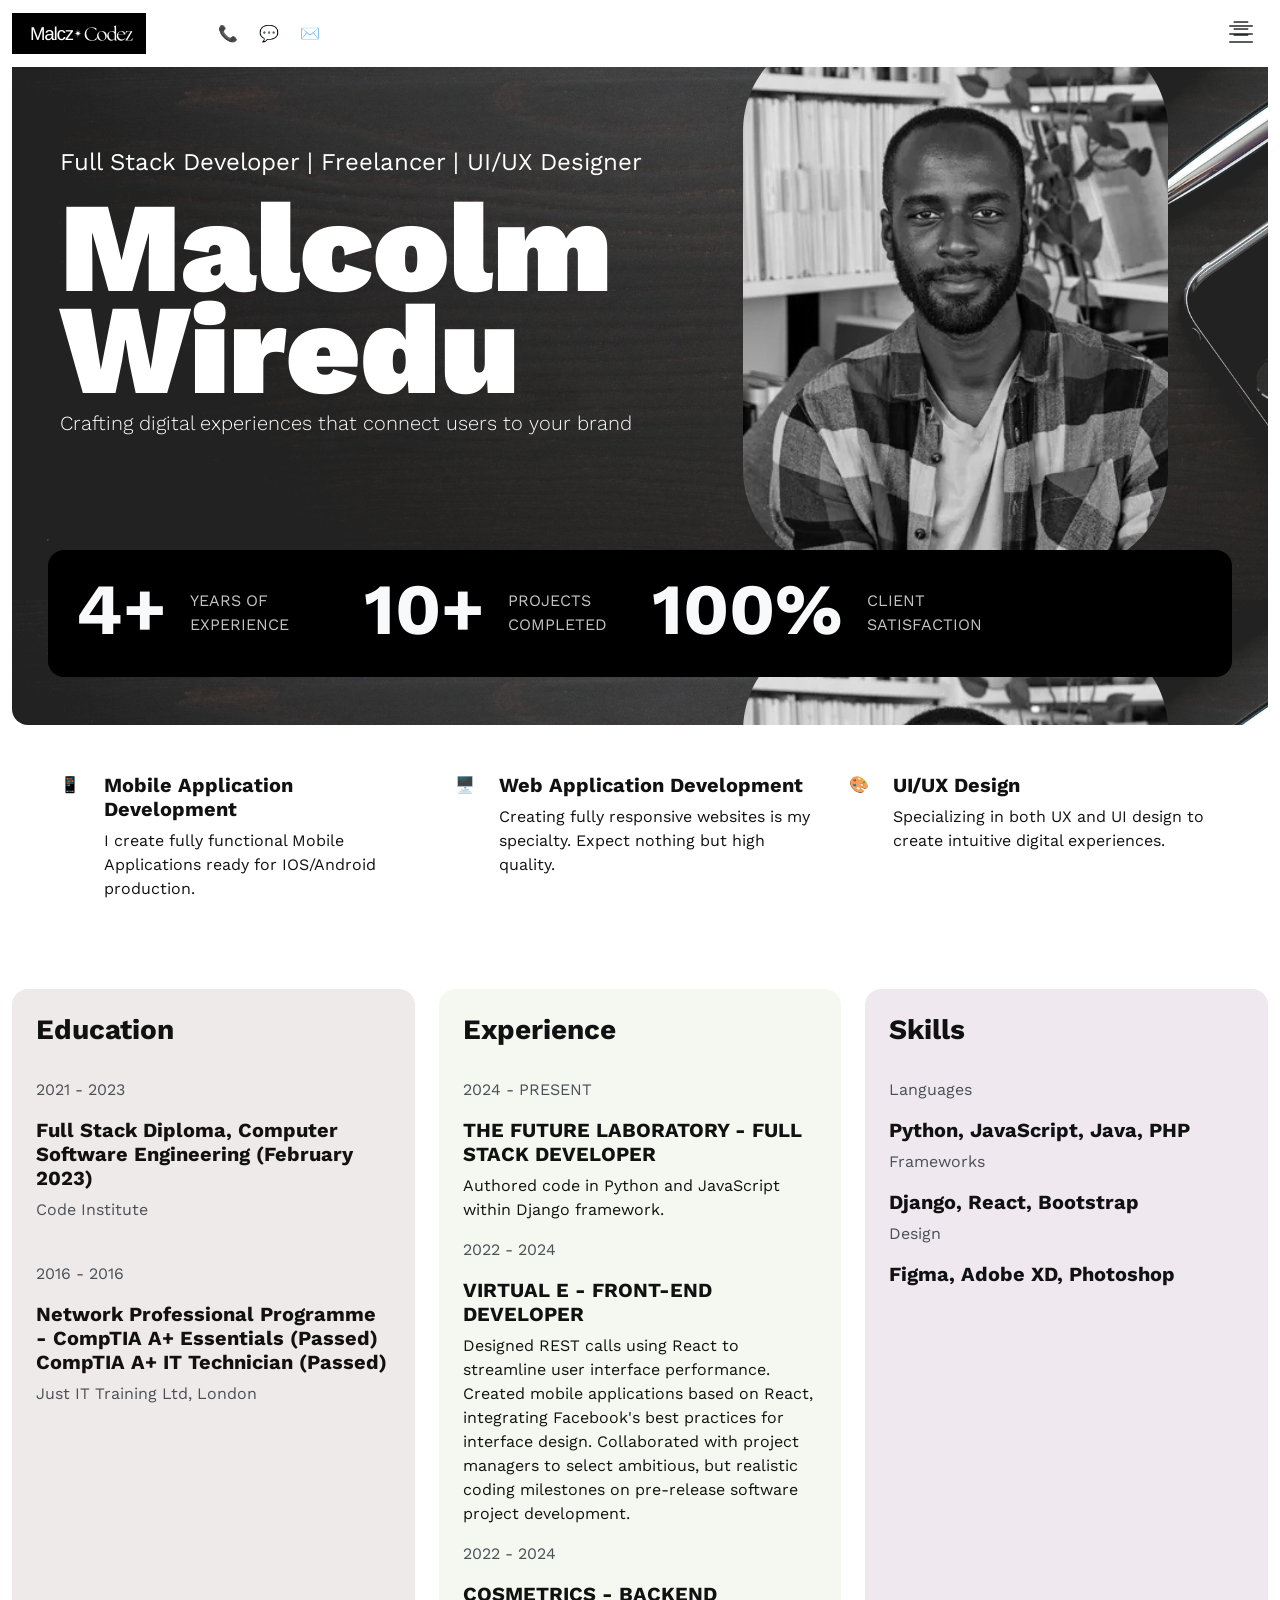
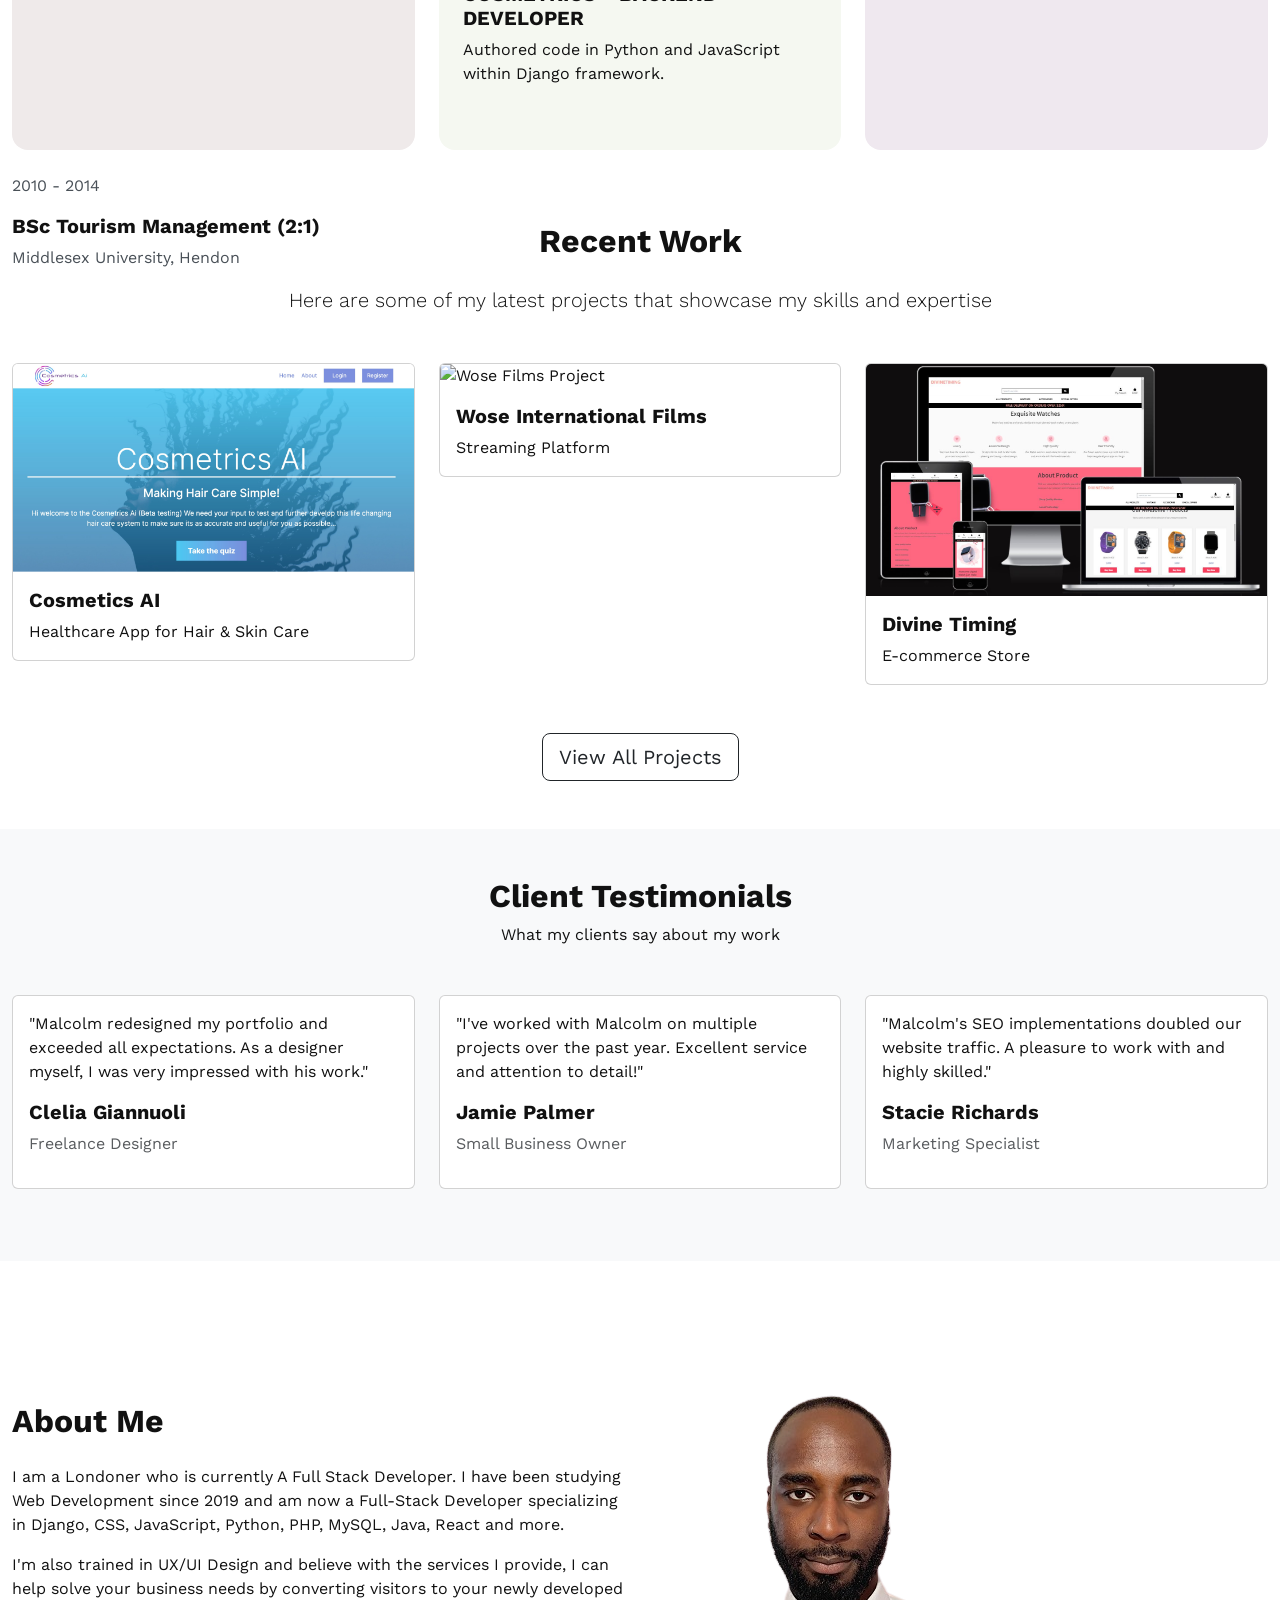
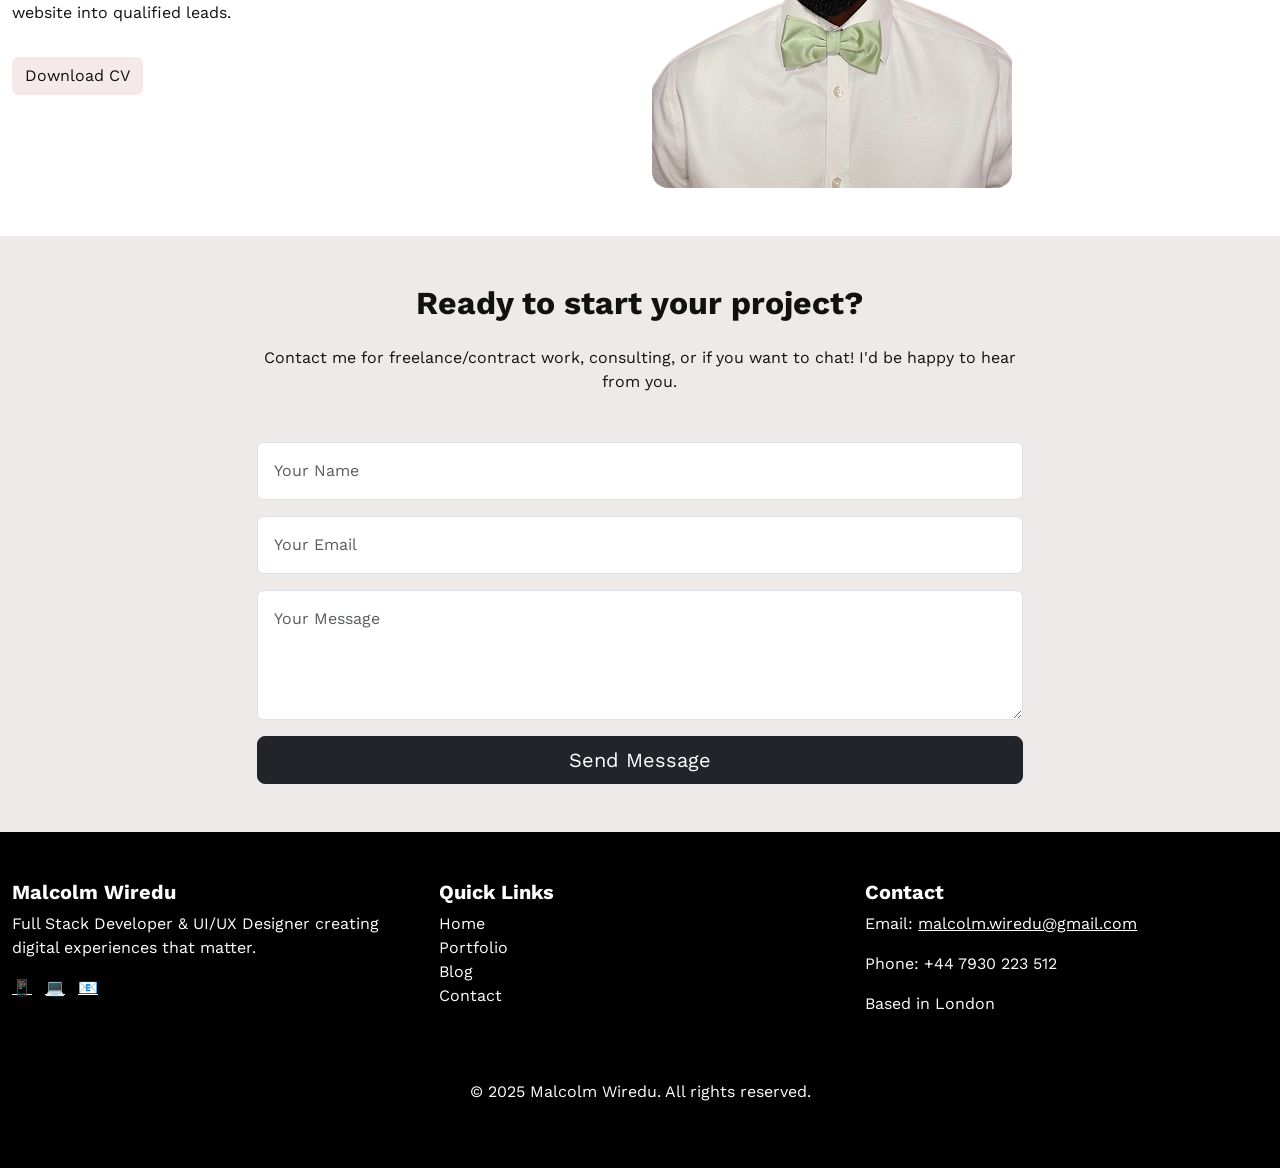
==== index.html @ bb43d81b "updated styles" ====
<!doctype html>
<html lang="en">

<head>
  <title>Malcolm Wiredu | Full Stack Developer</title>
  <meta charset="utf-8" />
  <meta name="viewport" content="width=device-width, initial-scale=1, shrink-to-fit=no" />
  <meta name="description" content="Malcolm Wiredu - Full Stack Developer, Freelancer & UI/UX Designer based in South Italy">

  <!-- Fonts -->
  <link rel="preconnect" href="https://fonts.googleapis.com">
  <link rel="preconnect" href="https://fonts.gstatic.com" crossorigin>
  <link href="https://fonts.googleapis.com/css2?family=Work+Sans:ital,wght@0,100..900;1,100..900&display=swap" rel="stylesheet">

  <!-- Bootstrap CSS -->
  <link href="https://cdn.jsdelivr.net/npm/bootstrap@5.3.2/dist/css/bootstrap.min.css" rel="stylesheet">

  <!-- Swiper CSS -->
  <link rel="stylesheet" href="https://cdn.jsdelivr.net/npm/swiper@9/swiper-bundle.min.css" />

  <!-- Custom CSS -->
  <link rel="stylesheet" href="css/style.css">
</head>

<body>
  <header id="top" class="position-sticky top-0 start-0" style="z-index:10;">
    <nav class="navbar bg-white fixed-top">
      <div class="container-fluid">
        <div class="d-flex align-items-center g-4">
          <a class="navbar-brand d-flex" href="index.html">
            <img src="img/Malcz.png" class="img-fluid" id="logo" alt="Malcolm Wiredu Logo">
          </a>
          <div class="icon px-5">
            <!-- Simplified social icons -->
            <a href="#Contact" class="text-decoration-none mx-2">📞</a>
            <a href="#" class="text-decoration-none mx-2">💬</a>
            <a href="#" class="text-decoration-none mx-2">✉️</a>
          </div>
        </div>
        <button class="navbar-toggler border-0" type="button" data-bs-toggle="offcanvas"
          data-bs-target="#offcanvasNavbar" aria-controls="offcanvasNavbar">
          <span class="navbar-toggler-icon">☰</span>
        </button>
        <div class="offcanvas offcanvas-end text-white bg-black" tabindex="-1" id="offcanvasNavbar">
          <div class="offcanvas-header">
            <button type="button" class="btn-close btn-close-white ms-3" data-bs-dismiss="offcanvas"
              aria-label="Close"></button>
          </div>
          <div class="offcanvas-body">
            <ul class="navbar-nav flex-grow-1 p-4">
              <li class="nav-item"><a class="nav-link active text-uppercase text-white" href="index.html">Home</a></li>
              <li class="nav-item"><a class="nav-link text-uppercase text-white" href="#Portfolio">Portfolio</a></li>
              <li class="nav-item"><a class="nav-link text-uppercase text-white" href="blog.html">Blog</a></li>
              <li class="nav-item"><a class="nav-link text-uppercase text-white" href="contact.html">Contact</a></li>
            </ul>
          </div>
        </div>
      </div>
    </nav>
  </header>

  <section>
    <div class="container">
      <div class="banner rounded-4 p-5" style="background-image: url(img/bannermalc.png);">
        <div class="text-content text-white py-5 my-5">
          <p class="fs-4">Full Stack Developer | Freelancer | UI/UX Designer</p>
          <h1 class="display-1">Malcolm <br> Wiredu</h1>
          <p class="lead">Crafting digital experiences that connect users to your brand</p>
        </div>
        <div class="row text-uppercase bg-black rounded-4 p-3 mt-5">
          <div class="col-md-3">
            <div class="d-flex align-items-center gap-4">
              <h2 class="display-2 text-light">4+</h2>
              <p class="text-light-emphasis m-0">Years of experience</p>
            </div>
          </div>
          <div class="col-md-3">
            <div class="d-flex align-items-center gap-4">
              <h2 class="display-2 text-light">10+</h2>
              <p class="text-light-emphasis m-0">Projects completed</p>
            </div>
          </div>
          <div class="col-md-3">
            <div class="d-flex align-items-center gap-4">
              <h2 class="display-2 text-light">100%</h2>
              <p class="text-light-emphasis m-0">Client satisfaction</p>
            </div>
          </div>
        </div>
      </div>
    </div>
  </section>

  <section class="p-5">
    <div class="container">
      <div class="row justify-content-center">
        <div class="col-lg-4 mb-4">
          <div class="d-flex gap-4 align-items-start">
            <div class="icon">📱</div>
            <div>
              <h5>Mobile Application Development</h5>
              <p>I create fully functional Mobile Applications ready for IOS/Android production.</p>
            </div>
          </div>
        </div>
        <div class="col-lg-4 mb-4">
          <div class="d-flex gap-4 align-items-start">
            <div class="icon">🖥️</div>
            <div>
              <h5>Web Application Development</h5>
              <p>Creating fully responsive websites is my specialty. Expect nothing but high quality.</p>
            </div>
          </div>
        </div>
        <div class="col-lg-4 mb-4">
          <div class="d-flex gap-4 align-items-start">
            <div class="icon">🎨</div>
            <div>
              <h5>UI/UX Design</h5>
              <p>Specializing in both UX and UI design to create intuitive digital experiences.</p>
            </div>
          </div>
        </div>
      </div>
    </div>
  </section>

  <section>
    <div class="container">
      <div class="row">
        <div class="col-lg-4 mb-4">
          <div class="h-100 bg-yellow p-4 rounded-4">
            <h3>Education</h3>
            <div class="py-4">
              <p class="text-dark-emphasis">2021 - 2023</p>
              <h5>Full Stack Diploma, Computer Software Engineering (February 2023)</h5>
              <p class="text-dark-emphasis">Code Institute</p>
            </div>
            <p class="text-dark-emphasis">2016 - 2016</p>
            <h5>Network Professional Programme - CompTIA A+ Essentials (Passed)
CompTIA A+ IT Technician (Passed)
</h5>
            <p class="text-dark-emphasis">Just IT Training Ltd, London</p>
          </div>
          <div class="py-4">
              <p class="text-dark-emphasis">2010 - 2014</p>
              <h5>BSc Tourism Management (2:1)</h5>
              <p class="text-dark-emphasis">Middlesex University, Hendon</p>
            </div>
        </div>

        <div class="col-lg-4 mb-4">
          <div class="h-100 bg-green p-4 rounded-4">
            <h3>Experience</h3>
            <div class="py-4">
              <p class="text-dark-emphasis">2024 - PRESENT</p>
              <h5>THE FUTURE LABORATORY - FULL STACK DEVELOPER</h5>
              <p>Authored code in Python and JavaScript within Django framework.</p>
              <p class="text-dark-emphasis">2022 - 2024</p>
              <h5>VIRTUAL E - FRONT-END DEVELOPER</h5>
              <p>Designed REST calls using React to streamline user interface performance. Created mobile applications based on React, integrating Facebook's best practices for interface design.
 Collaborated with project managers to select ambitious, but realistic coding milestones on pre-release software project development.</p>
              <p class="text-dark-emphasis">2022 - 2024</p>
              <h5>COSMETRICS - BACKEND DEVELOPER</h5>
              <p>Authored code in Python and JavaScript within Django framework.</p>
            </div>
          </div>
        </div>

        <div class="col-lg-4 mb-4">
          <div class="h-100 bg-teal p-4 rounded-4">
            <h3>Skills</h3>
            <div class="py-4">
              <p class="text-dark-emphasis">Languages</p>
              <h5>Python, JavaScript, Java, PHP</h5>
              <p class="text-dark-emphasis">Frameworks</p>
              <h5>Django, React, Bootstrap</h5>
              <p class="text-dark-emphasis">Design</p>
              <h5>Figma, Adobe XD, Photoshop</h5>
            </div>
          </div>
        </div>
      </div>
    </div>
  </section>

  <section class="portfolio py-5">
    <div class="container">
      <div class="row justify-content-center">
        <div class="#Portfolio text-center">
          <h2 class="mb-4">Recent Work</h2>
          <p class="lead mb-5">Here are some of my latest projects that showcase my skills and expertise</p>
        </div>
      </div>

      <div class="row">
        <div class="col-md-4 mb-4">
          <div class="card">
            <img src="img/home_cosm.png" class="card-img-top" alt="Cosmetics AI Project">
            <div class="card-body">
              <h5 class="card-title">Cosmetics AI</h5>
              <p class="card-text">Healthcare App for Hair & Skin Care</p>
            </div>
          </div>
        </div>
        <div class="col-md-4 mb-4">
          <div class="card">
            <img src="img/woseinterresponsive.png" class="card-img-top" alt="Wose Films Project">
            <div class="card-body">
              <h5 class="card-title">Wose International Films</h5>
              <p class="card-text">Streaming Platform</p>
            </div>
          </div>
        </div>
        <div class="col-md-4 mb-4">
          <div class="card">
            <img src="img/divineresponsiv.jpeg" class="card-img-top" alt="Divine Timing Project">
            <div class="card-body">
              <h5 class="card-title">Divine Timing</h5>
              <p class="card-text">E-commerce Store</p>
            </div>
          </div>
        </div>
      </div>

      <div class="text-center mt-4">
        <a href="portfolio.html" class="btn btn-outline-dark btn-lg">View All Projects</a>
      </div>
    </div>
  </section>

  <section class="py-5 bg-light">
    <div class="container">
      <div class="text-center mb-5">
        <h2>Client Testimonials</h2>
        <p>What my clients say about my work</p>
      </div>

      <div class="row">
        <div class="col-md-4 mb-4">
          <div class="card h-100">
            <div class="card-body">
              <p class="card-text">"Malcolm redesigned my portfolio and exceeded all expectations. As a designer myself, I was very impressed with his work."</p>
              <h5 class="card-title">Clelia Giannuoli</h5>
              <p class="text-muted">Freelance Designer</p>
            </div>
          </div>
        </div>
        <div class="col-md-4 mb-4">
          <div class="card h-100">
            <div class="card-body">
              <p class="card-text">"I've worked with Malcolm on multiple projects over the past year. Excellent service and attention to detail!"</p>
              <h5 class="card-title">Jamie Palmer</h5>
              <p class="text-muted">Small Business Owner</p>
            </div>
          </div>
        </div>
        <div class="col-md-4 mb-4">
          <div class="card h-100">
            <div class="card-body">
              <p class="card-text">"Malcolm's SEO implementations doubled our website traffic. A pleasure to work with and highly skilled."</p>
              <h5 class="card-title">Stacie Richards</h5>
              <p class="text-muted">Marketing Specialist</p>
            </div>
          </div>
        </div>
      </div>
    </div>
  </section>

  <section class="py-5">
    <div class="container">
      <div class="row align-items-center">
        <div class="col-lg-6">
          <h2 class="mb-4">About Me</h2>
          <p>I am a Londoner who is currently A Full Stack Developer. I have been studying Web Development since 2019 and am now a Full-Stack Developer specializing in Django, CSS, JavaScript, Python, PHP, MySQL, Java, React and more.</p>
          <p>I'm also trained in UX/UI Design and believe with the services I provide, I can help solve your business needs by converting visitors to your newly developed website into qualified leads.</p>
          <a href="https://drive.google.com/file/d/1u3RxfzxQVvm5c08wSjN2Og8f1ytNlDXZ/view?usp=sharing" class="btn btn-primary mt-3">Download CV</a>
        </div>
        <div class="col-lg-6">
          <img src="img/malcslinked.png" class="img-fluid rounded-4" alt="Malcolm Wiredu">
        </div>
      </div>
    </div>
  </section>

  <section class="p-5 bg-yellow">
    <div class="container">
      <div class="row justify-content-center">
        <div class="col-lg-8 text-center">
          <h2 class="mb-4">Ready to start your project?</h2>
          <p class="mb-5">Contact me for freelance/contract work, consulting, or if you want to chat! I'd be happy to hear from you.</p>
          
          <form class="text-start">
            <div class="mb-3">
              <input type="text" class="form-control p-3" placeholder="Your Name">
            </div>
            <div class="mb-3">
              <input type="email" class="form-control p-3" placeholder="Your Email">
            </div>
            <div class="mb-3">
              <textarea class="form-control p-3" rows="4" placeholder="Your Message"></textarea>
            </div>
            <button type="submit" class="btn btn-dark btn-lg w-100">Send Message</button>
          </form>
        </div>
      </div>
    </div>
  </section>

  <footer class="bg-black text-white py-5">
    <div class="container">
      <div class="row">
        <div class="col-md-4 mb-4">
          <h5>Malcolm Wiredu</h5>
          <p>Full Stack Developer & UI/UX Designer creating digital experiences that matter.</p>
          <div class="social-links">
            <a href="#" class="text-white me-2">📱</a>
            <a href="#" class="text-white me-2">💻</a>
            <a href="#Contact" class="text-white me-2">📧</a>
          </div>
        </div>
        <div class="col-md-4 mb-4">
          <h5>Quick Links</h5>
          <ul class="list-unstyled">
            <li><a href="index.html" class="text-white text-decoration-none">Home</a></li>
            <li><a href="#Portfolio" class="text-white text-decoration-none">Portfolio</a></li>
            <li><a href="https://dev.to/mikacodez" class="text-white text-decoration-none">Blog</a></li>
            <li><a href="#Contact" class="text-white text-decoration-none">Contact</a></li>
          </ul>
        </div>
        <div class="col-md-4 mb-4">
          <h5 class="#Contact">Contact</h5>
          <p>Email: <a href="mailto:malcolm.wiredu@gmail.com" class="text-white">malcolm.wiredu@gmail.com</a></p>
          <p>Phone: +44 7930 223 512</p>
          <p>Based in London</p>
        </div>
      </div>
      <div class="text-center pt-4">
        <p>© 2025 Malcolm Wiredu. All rights reserved.</p>
      </div>
    </div>
  </footer>

  <!-- Bootstrap JS -->
  <script src="https://cdn.jsdelivr.net/npm/bootstrap@5.3.2/dist/js/bootstrap.bundle.min.js"></script>
  
  <!-- Swiper JS -->
  <script src="https://cdn.jsdelivr.net/npm/swiper@9/swiper-bundle.min.js"></script>
  
  <!-- Custom JS -->
  <script src="js/script.js"></script>
</body>
</html>
---- css/style.css ----
/* fonts family */

:root {
    --body-font : "Work Sans", sans-serif;
    --bs-btn-font-family : "Work Sans", sans-serif;
}

/* fonts color */

:root {
    --bs-blue: #4BA1A7;
    --bs-red: #F0756C;
    --bs-orange: #F5E9E9;
    --bs-yellow: #EFEAEA;
    --bs-green: #F5F8F1;
    --bs-teal: #EFE8EF;
    --bs-cyan: #F3F3F3;
    --bs-black: #111111; 
    --bs-white: #FFFFFF;
    --bs-gray: #777777; 
    
    --bs-link-color: #111111;
    --bs-link-color-rgb: 17, 17, 17;
    --bs-link-hover-color: #F0756C;
    --bs-link-hover-color-rgb: 240, 117, 108;
    
    --bs-primary: #F0756C;
    --bs-primary-rgb: 240, 117, 108;
    --bs-body-color: #111111;   
    --bs-info: #C3C3C3; 
    --bs-light-text-emphasis: #c3c3c3;
    
    --swiper-pagination-color: #F0756C;
}

body , body  [data-bs-theme=light] {
    --bs-blue: #4BA1A7;
    --bs-red: #F0756C;
    --bs-orange: #F5E9E9;
    --bs-yellow: #EFEAEA;
    --bs-green: #F5F8F1;
    --bs-teal: #EFE8EF;
    --bs-cyan: #F3F3F3;
    --bs-black: #111111; 
    --bs-white: #FFFFFF;
    --bs-gray: #777777;   
    --bs-info: #C3C3C3;
}

.btn-primary {
    --bs-btn-color: var(--bs-black);
    --bs-btn-bg: var(--bs-orange);
    --bs-btn-border-color: var(--bs-orange);
    --bs-btn-hover-color: #fff;
    --bs-btn-hover-bg: var(--bs-black);
    --bs-btn-hover-border-color: var(--bs-black);
    --bs-btn-focus-shadow-rgb: 49, 132, 253;
    --bs-btn-active-bg: var(--bs-black); 
}

.pagination {
    --bs-pagination-padding-x: 0.75rem;
    --bs-pagination-padding-y: 0.375rem;
    --bs-pagination-font-size: 1rem;
    --bs-pagination-color: var(--bs-link-color);
    --bs-pagination-bg: var(--bs-body-bg);
    --bs-pagination-border-width: var(--bs-border-width);
    --bs-pagination-border-color: var(--bs-border-color);
    --bs-pagination-border-radius: var(--bs-border-radius);
    --bs-pagination-hover-color: var(--bs-link-hover-color);
    --bs-pagination-hover-bg: var(--bs-black);
    --bs-pagination-hover-border-color: var(--bs-border-color);
    --bs-pagination-focus-color: var(--bs-link-hover-color);
    --bs-pagination-focus-bg: var(--bs-secondary-bg);
    --bs-pagination-focus-box-shadow: 0 0 0 0.25rem rgba(13, 110, 253, 0.25);
    --bs-pagination-active-color: var(--bs-black);
    --bs-pagination-active-bg: #F5E9E9;
    --bs-pagination-active-border-color: #F5E9E9;
    --bs-pagination-disabled-color: var(--bs-secondary-color);
    --bs-pagination-disabled-bg: var(--bs-secondary-bg);
    --bs-pagination-disabled-border-color: var(--bs-border-color);
    display: flex;
    padding-left: 0;
    list-style: none;
}

.bg-gray {
    background-color: var(--bs-gray) !important;
}

.bg-yellow {
    background-color: var(--bs-yellow) !important;
}

.bg-green {
    background-color: var(--bs-green) !important;
}

.bg-teal {
    background-color: var(--bs-teal) !important;
}

.navbar-nav a.nav-link:hover {
    color: var(--bs-primary) !important;
}

body {
    font-family: var(--body-font);
}

/* font size */
h2,h3,h4,h5,h6 {
    font-weight: 700;
}
.display-1 {
    font-size: calc(4.375rem + 4.5vw);
    font-weight: 900 ;
    font-family: var(--body-font); 
    line-height: 80%;
}
.display-2,
.display-3,
.display-4,
.display-5 {
    font-weight: 700 ;
}
.p-6 {
    padding: 4rem !important;
}

/* navbar */
.navbar svg {
    color: #111111;
}

/* banner color */

.banner {
    color: var(--bs-black);
}

/* line height */

p.a {
    line-height: 10%;
}

.lh-small {
    line-height: 80%;
}

.ls-4 {
    letter-spacing: 0.2rem;
}

/* masonry */
.btn.is-checked {
    color: var(--bs-btn-hover-color);
    background-color: var(--bs-btn-hover-bg);
    border-color: var(--bs-btn-hover-border-color);
}
/* paragraph color */
.postf {
    color: var(--bs-gray);
}

.postg {
    color: var(--bs-info);
}

/* width of container */

@media (min-width: 1200px) {
    .container, .container-lg, .container-md, .container-sm, .container-xl {
        max-width: 1460px;
    }
}

/* testimonial */

.testimonial-card {
  background: var(--bs-black);
  color: var(--bs-white);
}

.testimonial-card .postd {
    color: var(--bs-red);
}



/* 3.5 FAQs
/*----------------------------------------------*/
.accordion-item{
    background: var(--bs-yellow);
  }
  h5 button.accordion-button{
    font-family: var(--body-font);
    background: var(--bs-yellow);
  }
  .accordion-button:focus {
    border: none;
    outline: 0;
    box-shadow: none;
  }
  .accordion-button:not(.collapsed) {
    background: none;
    box-shadow: none;
  }

  .accordion-button::after{
    background-image: url("data:image/svg+xml,%3Csvg xmlns='http://www.w3.org/2000/svg' width='1em' height='1em' viewBox='0 0 24 24'%3E%3Cpath fill='black' d='m12 13.171l4.95-4.95l1.414 1.415L12 16L5.636 9.636L7.05 8.222z'/%3E%3C/svg%3E");
  }
  .accordion-button:not(.collapsed)::after {
    background-image: url("data:image/svg+xml,%3Csvg xmlns='http://www.w3.org/2000/svg' width='1em' height='1em' viewBox='0 0 24 24'%3E%3Cpath fill='black' d='m12 13.171l4.95-4.95l1.414 1.415L12 16L5.636 9.636L7.05 8.222z'/%3E%3C/svg%3E");
    transform: rotate(180deg);
  }


/* styles page */
/* 
a {
    color: rgba(var(--bs-black), var(--bs-link-opacity, 1));
    text-decoration: none;
}

a:hover {
    --bs-black: var(--bs-link-hover-color-rgb);
} */

/* blog */

.page-link {
    color: var(--bs-black);
}

.page-link:hover {
    z-index: 2;
    color: var(--bs-pagination-hover-color);
    background-color: var(--bs-pagination-hover-bg);
    border-color: var(--bs-pagination-hover-border-color);
}

.active>.page-link, .page-link.active {
    z-index: 3;
    color: var(--bs-pagination-active-color);
    background-color: var(--bs-pagination-active-bg);
    border-color: var(--bs-pagination-active-border-color);
}
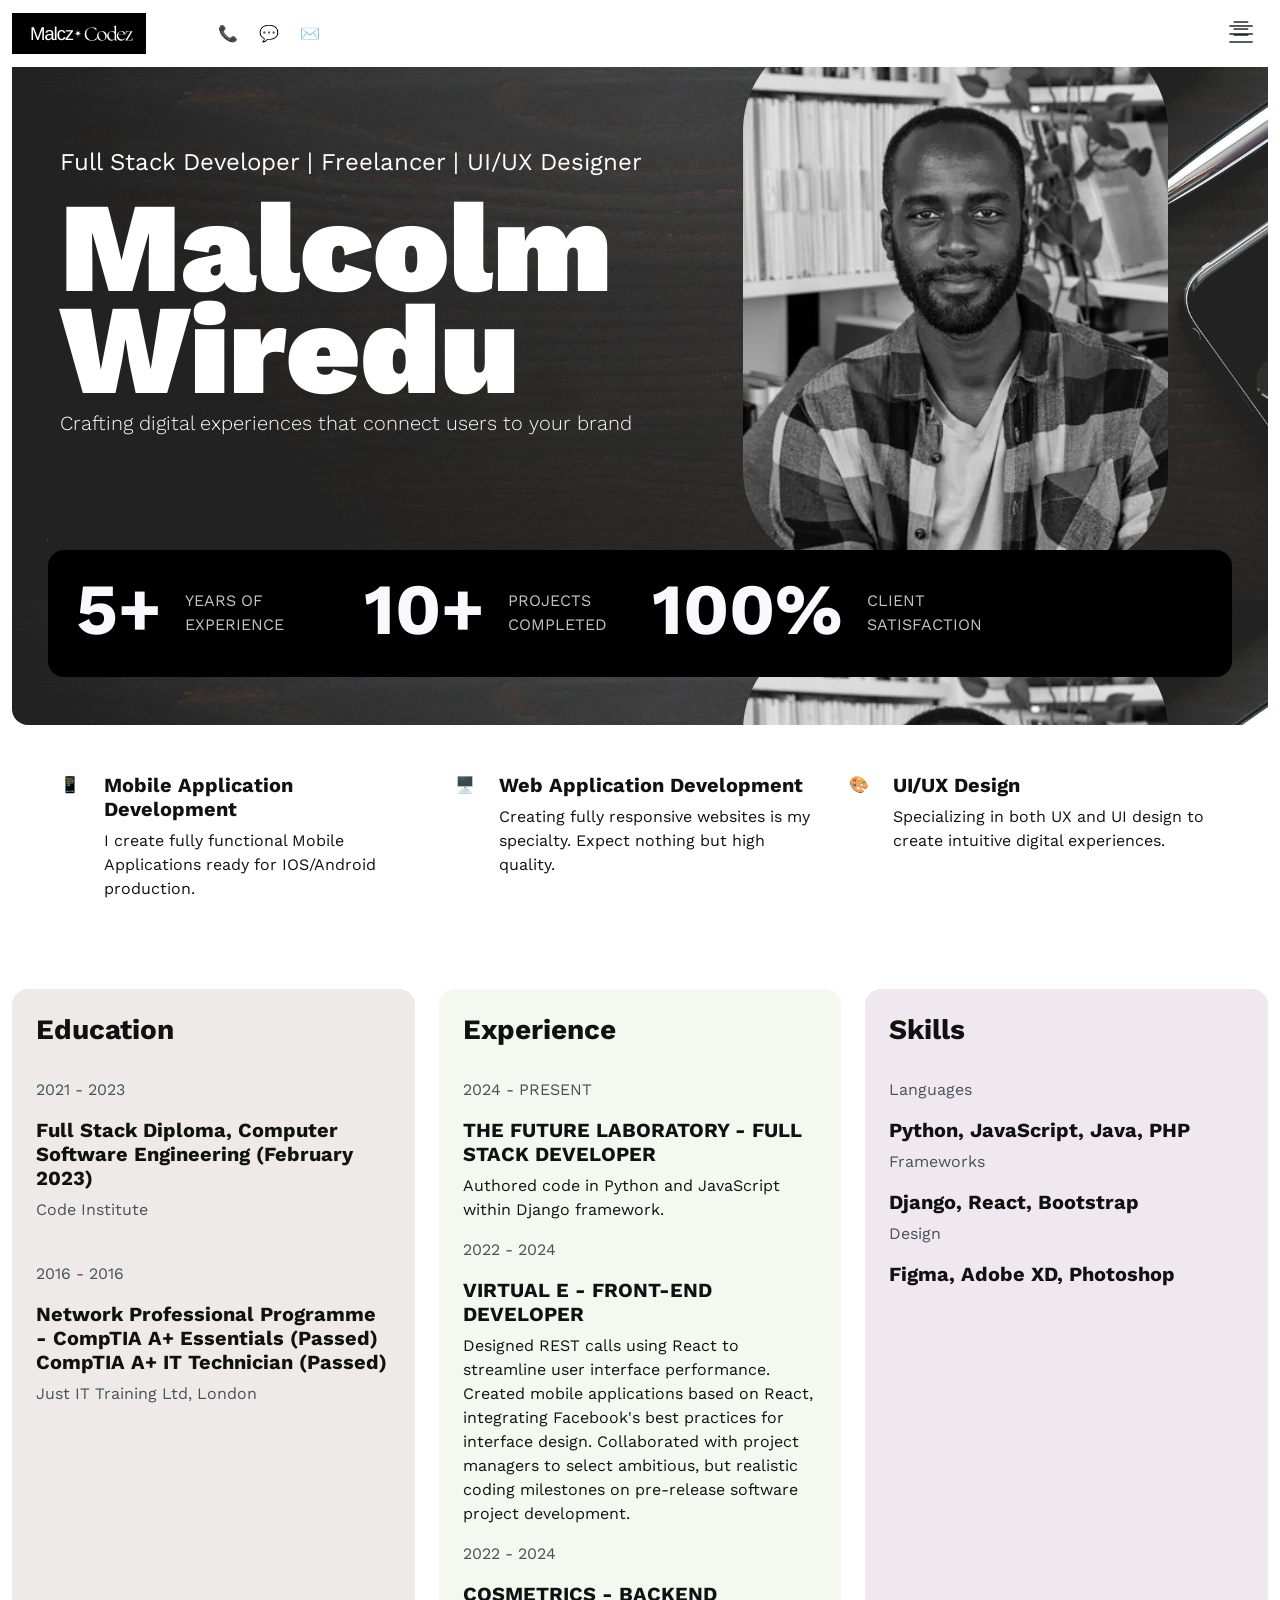
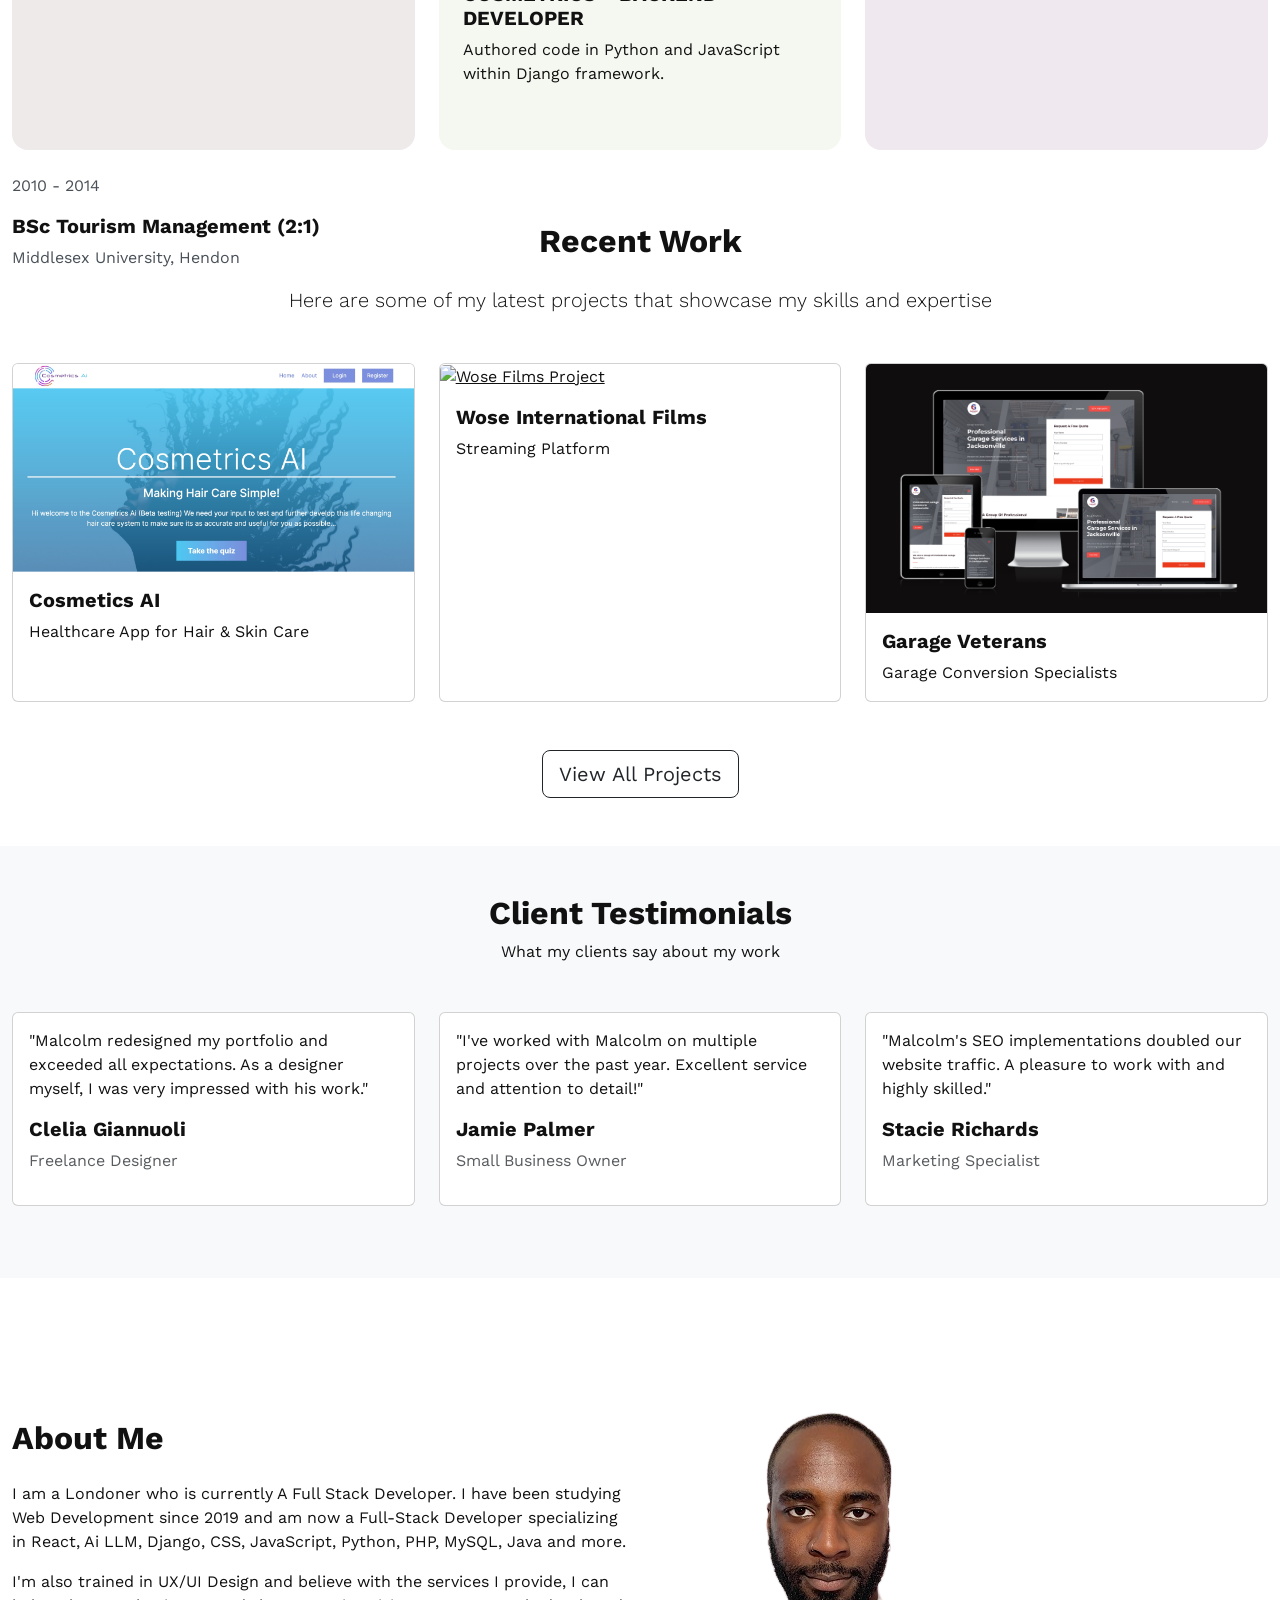
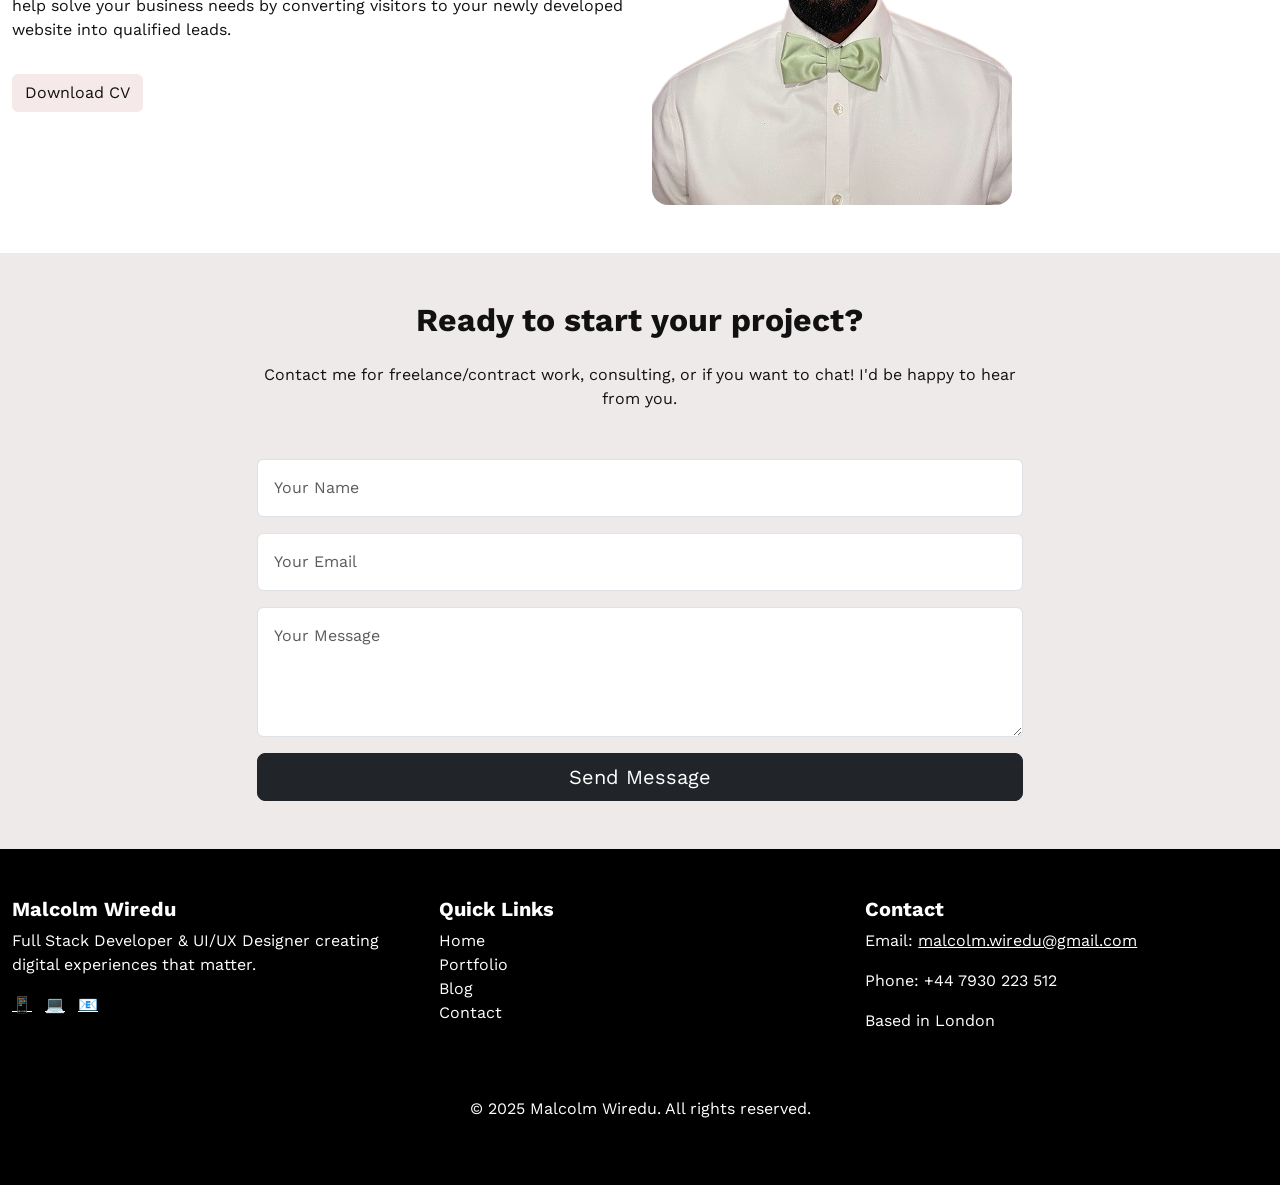
==== commit 45df24ab: "Updated portfolio site" ====
--- a/index.html
+++ b/index.html
@@ -32,8 +32,8 @@
           </a>
           <div class="icon px-5">
             <!-- Simplified social icons -->
-            <a href="#Contact" class="text-decoration-none mx-2">📞</a>
-            <a href="#" class="text-decoration-none mx-2">💬</a>
+            <a href="/index.html" class="text-decoration-none mx-2">📞</a>
+            <a href="#Contact" class="text-decoration-none mx-2">💬</a>
             <a href="#" class="text-decoration-none mx-2">✉️</a>
           </div>
         </div>
@@ -48,10 +48,10 @@
           </div>
           <div class="offcanvas-body">
             <ul class="navbar-nav flex-grow-1 p-4">
-              <li class="nav-item"><a class="nav-link active text-uppercase text-white" href="index.html">Home</a></li>
-              <li class="nav-item"><a class="nav-link text-uppercase text-white" href="#Portfolio">Portfolio</a></li>
-              <li class="nav-item"><a class="nav-link text-uppercase text-white" href="blog.html">Blog</a></li>
-              <li class="nav-item"><a class="nav-link text-uppercase text-white" href="contact.html">Contact</a></li>
+              <li class="nav-item"><a class="nav-link active text-uppercase text-white" href="/index.html">Home</a></li>
+              <li class="nav-item"><a class="nav-link text-uppercase text-white" href="/pages/portfolio.html">Portfolio</a></li>
+              <li class="nav-item"><a class="nav-link text-uppercase text-white" href="https://dev.to/mikacodez">Blog</a></li>
+              <li class="nav-item"><a class="nav-link text-uppercase text-white" href="#Contact">Contact</a></li>
             </ul>
           </div>
         </div>
@@ -70,7 +70,7 @@
         <div class="row text-uppercase bg-black rounded-4 p-3 mt-5">
           <div class="col-md-3">
             <div class="d-flex align-items-center gap-4">
-              <h2 class="display-2 text-light">4+</h2>
+              <h2 class="display-2 text-light">5+</h2>
               <p class="text-light-emphasis m-0">Years of experience</p>
             </div>
           </div>
@@ -187,7 +187,7 @@
   <section class="portfolio py-5">
     <div class="container">
       <div class="row justify-content-center">
-        <div class="#Portfolio text-center">
+        <div class="text-center">
           <h2 class="mb-4">Recent Work</h2>
           <p class="lead mb-5">Here are some of my latest projects that showcase my skills and expertise</p>
         </div>
@@ -195,36 +195,46 @@
 
       <div class="row">
         <div class="col-md-4 mb-4">
-          <div class="card">
-            <img src="img/home_cosm.png" class="card-img-top" alt="Cosmetics AI Project">
+          <div class="card h-100">
+            <a href="https://cosmetricsai.com/" target="_blank">
+              <img src="img/home_cosm.png" class="card-img-top" alt="Cosmetics AI Project">
+            </a>
             <div class="card-body">
               <h5 class="card-title">Cosmetics AI</h5>
               <p class="card-text">Healthcare App for Hair & Skin Care</p>
             </div>
           </div>
         </div>
-        <div class="col-md-4 mb-4">
-          <div class="card">
-            <img src="img/woseinterresponsive.png" class="card-img-top" alt="Wose Films Project">
+
+        <div class="col-md-4 mb-4">
+          <div class="card h-100">
+            <a href="https://www.woseinternationalfilms.com/" target="_blank">
+              <img src="img/woseinterresponsive.png" class="card-img-top" alt="Wose Films Project">
+            </a>
             <div class="card-body">
               <h5 class="card-title">Wose International Films</h5>
               <p class="card-text">Streaming Platform</p>
             </div>
           </div>
         </div>
-        <div class="col-md-4 mb-4">
-          <div class="card">
-            <img src="img/divineresponsiv.jpeg" class="card-img-top" alt="Divine Timing Project">
-            <div class="card-body">
-              <h5 class="card-title">Divine Timing</h5>
-              <p class="card-text">E-commerce Store</p>
-            </div>
-          </div>
-        </div>
-      </div>
-
-      <div class="text-center mt-4">
-        <a href="portfolio.html" class="btn btn-outline-dark btn-lg">View All Projects</a>
+
+        <div class="col-md-4 mb-4">
+          <div class="card h-100">
+            <a href="https://garageveterans.com/" target="_blank">
+              <img src="img/garagevets.png" class="card-img-top" alt="garageveterans">
+            </a>
+            <div class="card-body">
+              <h5 class="card-title">Garage Veterans</h5>
+              <p class="card-text">Garage Conversion Specialists</p>
+            </div>
+          </div>
+        </div>
+      </div>
+
+      <div class="row">
+        <div class="col-12 text-center mt-4">
+          <a href="pages/portfolio.html" class="btn btn-outline-dark btn-lg">View All Projects</a>
+        </div>
       </div>
     </div>
   </section>
@@ -273,9 +283,9 @@
       <div class="row align-items-center">
         <div class="col-lg-6">
           <h2 class="mb-4">About Me</h2>
-          <p>I am a Londoner who is currently A Full Stack Developer. I have been studying Web Development since 2019 and am now a Full-Stack Developer specializing in Django, CSS, JavaScript, Python, PHP, MySQL, Java, React and more.</p>
+          <p>I am a Londoner who is currently A Full Stack Developer. I have been studying Web Development since 2019 and am now a Full-Stack Developer specializing in React, Ai LLM, Django, CSS, JavaScript, Python, PHP, MySQL, Java and more.</p>
           <p>I'm also trained in UX/UI Design and believe with the services I provide, I can help solve your business needs by converting visitors to your newly developed website into qualified leads.</p>
-          <a href="https://drive.google.com/file/d/1u3RxfzxQVvm5c08wSjN2Og8f1ytNlDXZ/view?usp=sharing" class="btn btn-primary mt-3">Download CV</a>
+          <a href="https://drive.google.com/file/d/1Nq8GraiJcG5ENlcQeqefviY2iH36LytK/view?usp=sharing" class="btn btn-primary mt-3">Download CV</a>
         </div>
         <div class="col-lg-6">
           <img src="img/malcslinked.png" class="img-fluid rounded-4" alt="Malcolm Wiredu">
@@ -284,22 +294,22 @@
     </div>
   </section>
 
-  <section class="p-5 bg-yellow">
+  <section id="Contact" class="p-5 bg-yellow">
     <div class="container">
       <div class="row justify-content-center">
         <div class="col-lg-8 text-center">
           <h2 class="mb-4">Ready to start your project?</h2>
           <p class="mb-5">Contact me for freelance/contract work, consulting, or if you want to chat! I'd be happy to hear from you.</p>
           
-          <form class="text-start">
+          <form class="text-start" action="https://formspree.io/f/xgowwqgb" method="POST">
             <div class="mb-3">
-              <input type="text" class="form-control p-3" placeholder="Your Name">
+              <input type="text" name="name" class="form-control p-3" placeholder="Your Name" required>
             </div>
             <div class="mb-3">
-              <input type="email" class="form-control p-3" placeholder="Your Email">
+              <input type="email" name="email" class="form-control p-3" placeholder="Your Email" required>
             </div>
             <div class="mb-3">
-              <textarea class="form-control p-3" rows="4" placeholder="Your Message"></textarea>
+              <textarea name="message" class="form-control p-3" rows="4" placeholder="Your Message" required></textarea>
             </div>
             <button type="submit" class="btn btn-dark btn-lg w-100">Send Message</button>
           </form>
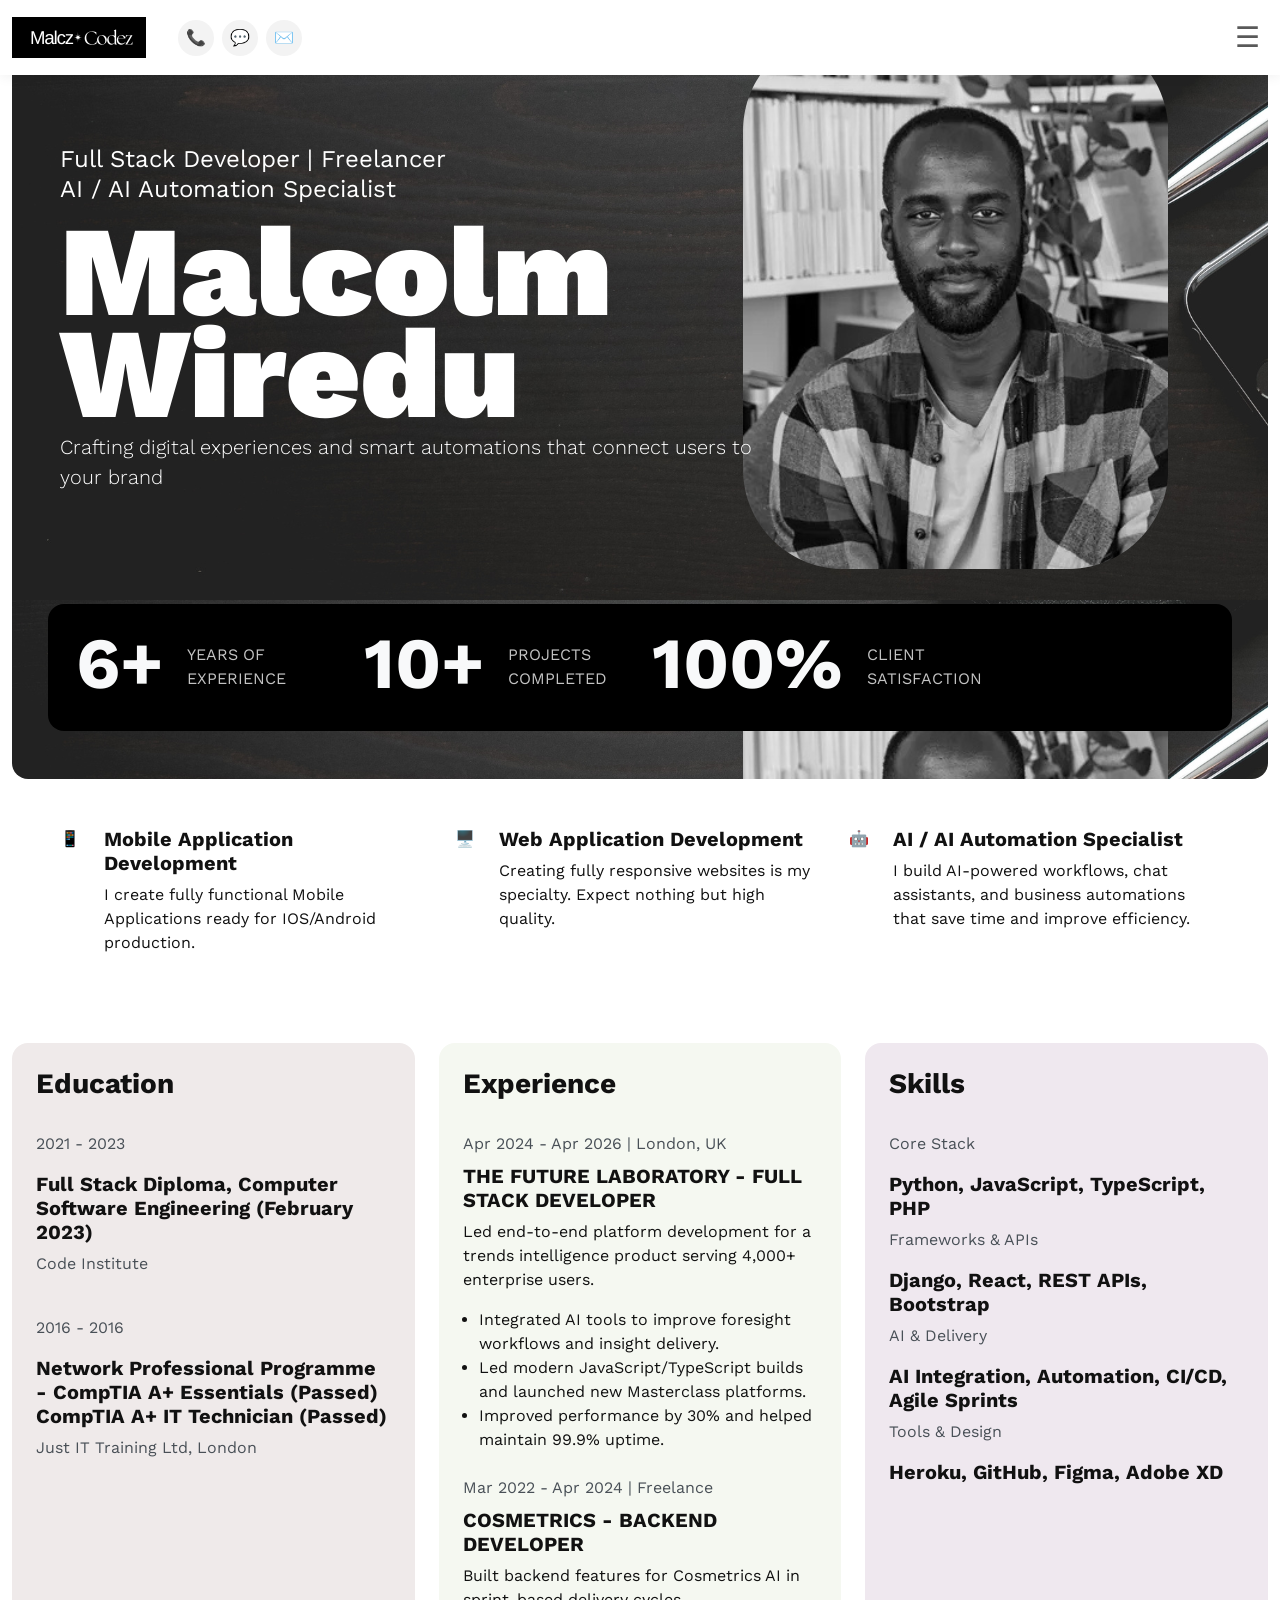
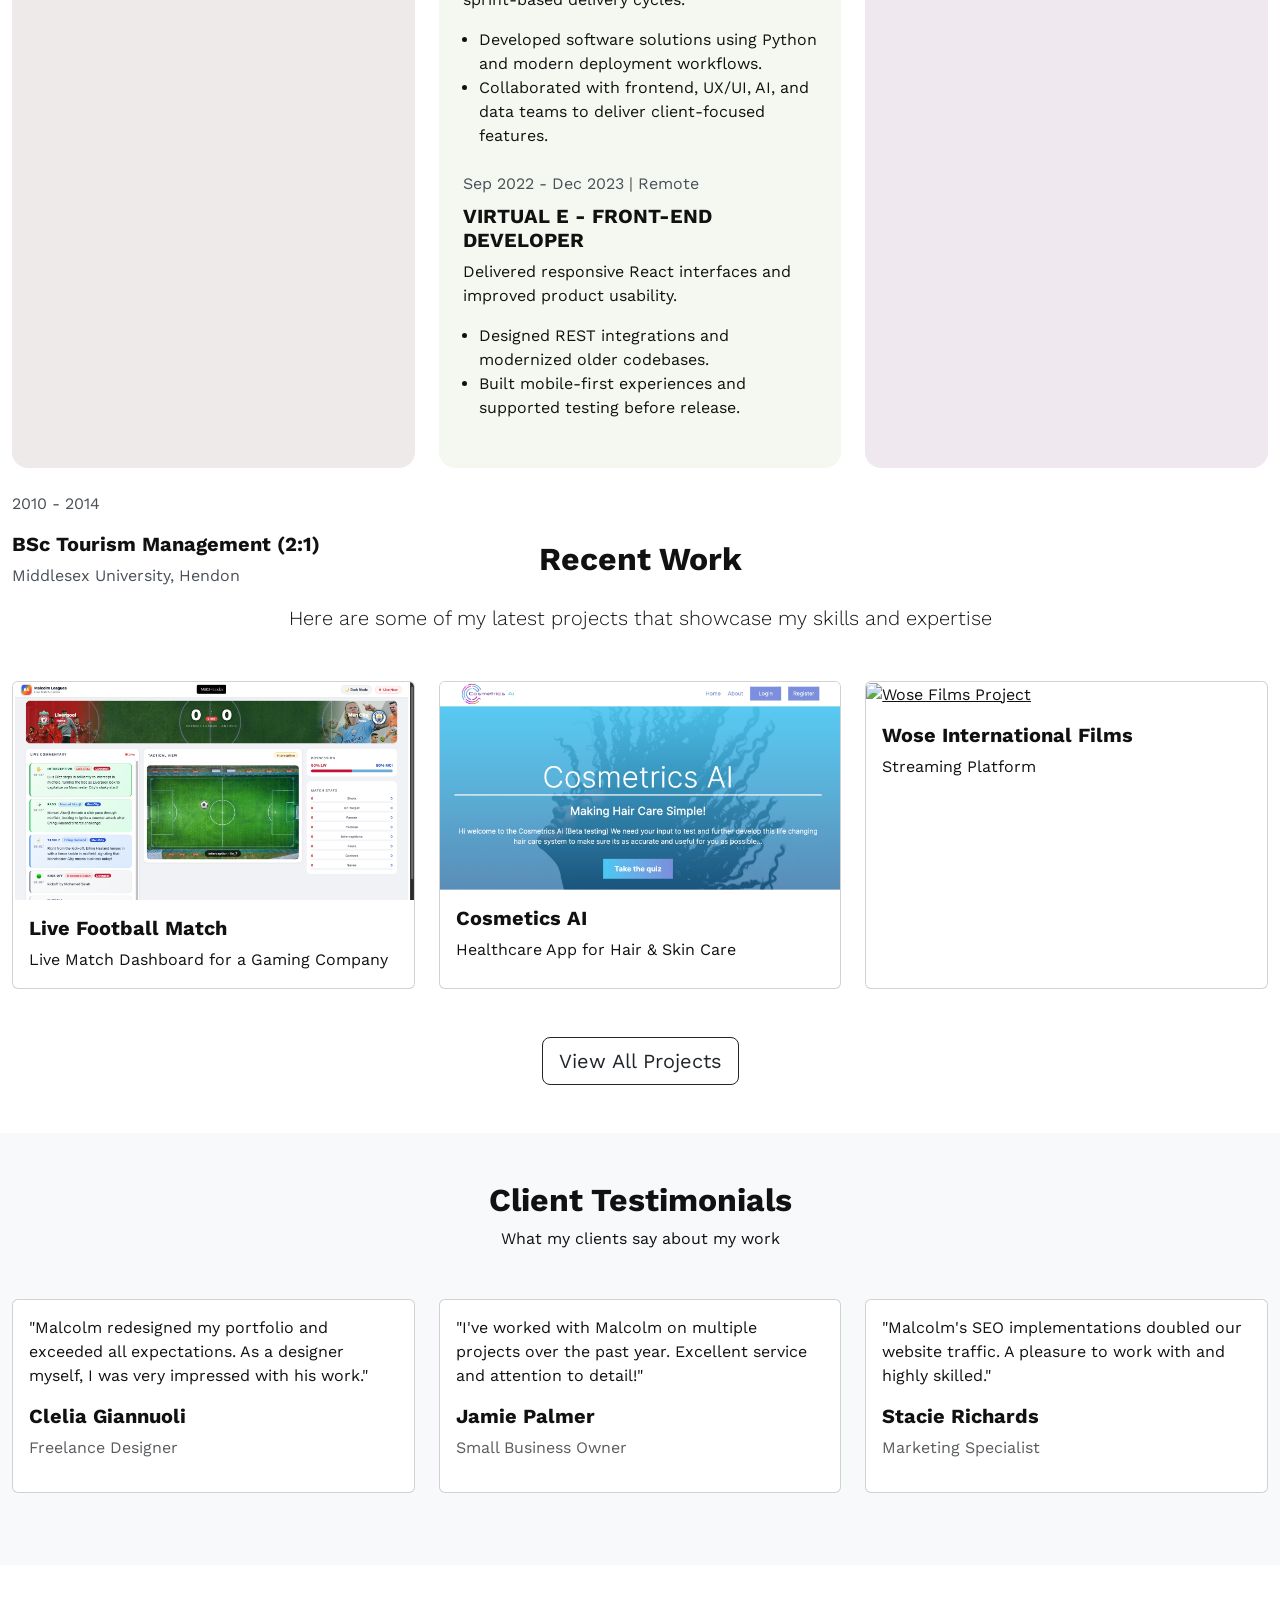
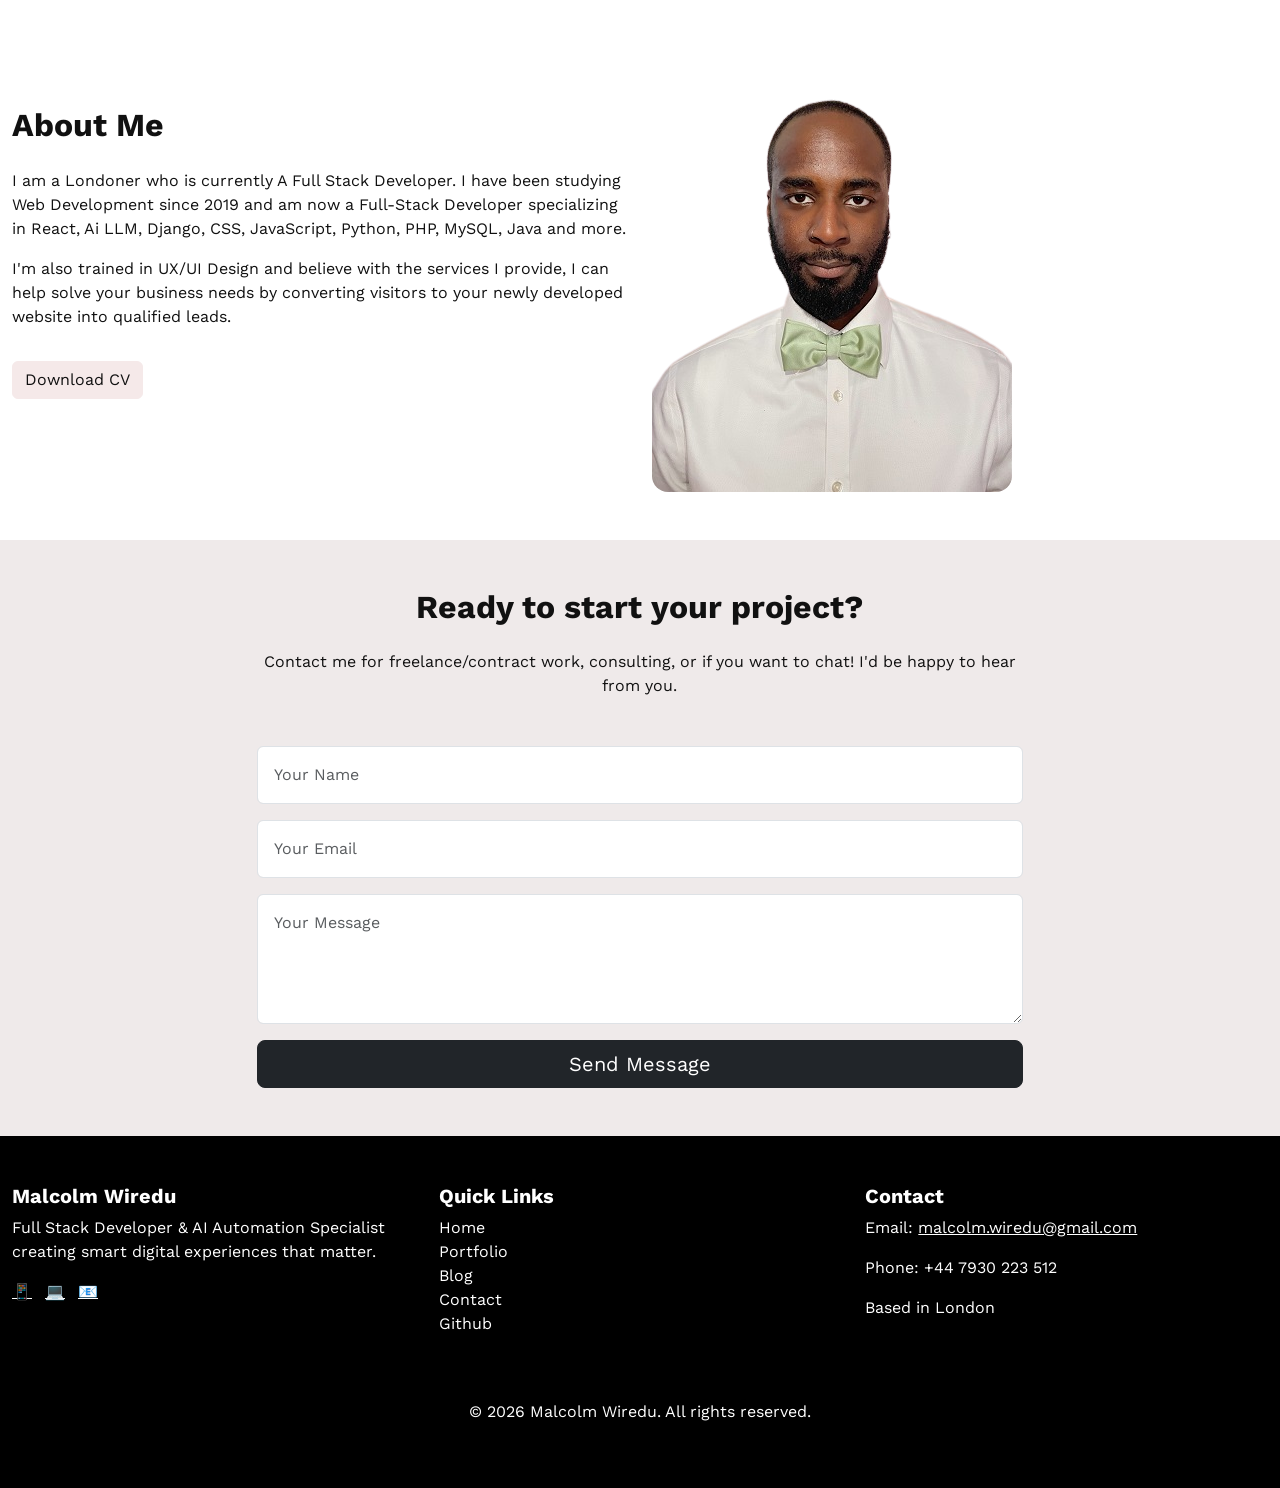
==== commit 2f4d8e70: "Update portfolio content and layout" ====
--- a/index.html
+++ b/index.html
@@ -5,7 +5,7 @@
   <title>Malcolm Wiredu | Full Stack Developer</title>
   <meta charset="utf-8" />
   <meta name="viewport" content="width=device-width, initial-scale=1, shrink-to-fit=no" />
-  <meta name="description" content="Malcolm Wiredu - Full Stack Developer, Freelancer & UI/UX Designer based in South Italy">
+  <meta name="description" content="Malcolm Wiredu - Full Stack Developer, Freelancer & AI Automation Specialist based in South Italy">
 
   <!-- Fonts -->
   <link rel="preconnect" href="https://fonts.googleapis.com">
@@ -24,22 +24,21 @@
 
 <body>
   <header id="top" class="position-sticky top-0 start-0" style="z-index:10;">
-    <nav class="navbar bg-white fixed-top">
-      <div class="container-fluid">
-        <div class="d-flex align-items-center g-4">
+    <nav class="navbar bg-white fixed-top site-navbar">
+      <div class="container-fluid nav-shell">
+        <div class="d-flex align-items-center nav-brand-group">
           <a class="navbar-brand d-flex" href="index.html">
             <img src="img/Malcz.png" class="img-fluid" id="logo" alt="Malcolm Wiredu Logo">
           </a>
-          <div class="icon px-5">
-            <!-- Simplified social icons -->
-            <a href="/index.html" class="text-decoration-none mx-2">📞</a>
-            <a href="#Contact" class="text-decoration-none mx-2">💬</a>
-            <a href="#" class="text-decoration-none mx-2">✉️</a>
-          </div>
-        </div>
-        <button class="navbar-toggler border-0" type="button" data-bs-toggle="offcanvas"
-          data-bs-target="#offcanvasNavbar" aria-controls="offcanvasNavbar">
-          <span class="navbar-toggler-icon">☰</span>
+          <div class="contact-shortcuts d-flex align-items-center">
+            <a href="#phone-link" class="text-decoration-none" aria-label="Jump to phone number">📞</a>
+            <a href="#Contact" class="text-decoration-none" aria-label="Jump to contact section">💬</a>
+            <a href="#email-link" class="text-decoration-none" aria-label="Jump to email address">✉️</a>
+          </div>
+        </div>
+        <button class="navbar-toggler border-0 menu-toggle" type="button" data-bs-toggle="offcanvas"
+          data-bs-target="#offcanvasNavbar" aria-controls="offcanvasNavbar" aria-label="Open navigation menu">
+          <span class="menu-toggle-icon" aria-hidden="true">☰</span>
         </button>
         <div class="offcanvas offcanvas-end text-white bg-black" tabindex="-1" id="offcanvasNavbar">
           <div class="offcanvas-header">
@@ -63,14 +62,14 @@
     <div class="container">
       <div class="banner rounded-4 p-5" style="background-image: url(img/bannermalc.png);">
         <div class="text-content text-white py-5 my-5">
-          <p class="fs-4">Full Stack Developer | Freelancer | UI/UX Designer</p>
+          <p class="fs-4 hero-kicker">Full Stack Developer | Freelancer<br class="hero-kicker-break">AI / AI Automation Specialist</p>
           <h1 class="display-1">Malcolm <br> Wiredu</h1>
-          <p class="lead">Crafting digital experiences that connect users to your brand</p>
+          <p class="lead">Crafting digital experiences and smart automations that connect users to your brand</p>
         </div>
         <div class="row text-uppercase bg-black rounded-4 p-3 mt-5">
           <div class="col-md-3">
             <div class="d-flex align-items-center gap-4">
-              <h2 class="display-2 text-light">5+</h2>
+              <h2 class="display-2 text-light">6+</h2>
               <p class="text-light-emphasis m-0">Years of experience</p>
             </div>
           </div>
@@ -114,10 +113,10 @@
         </div>
         <div class="col-lg-4 mb-4">
           <div class="d-flex gap-4 align-items-start">
-            <div class="icon">🎨</div>
+            <div class="icon">🤖</div>
             <div>
-              <h5>UI/UX Design</h5>
-              <p>Specializing in both UX and UI design to create intuitive digital experiences.</p>
+              <h5>AI / AI Automation Specialist</h5>
+              <p>I build AI-powered workflows, chat assistants, and business automations that save time and improve efficiency.</p>
             </div>
           </div>
         </div>
@@ -153,16 +152,30 @@
           <div class="h-100 bg-green p-4 rounded-4">
             <h3>Experience</h3>
             <div class="py-4">
-              <p class="text-dark-emphasis">2024 - PRESENT</p>
+              <p class="text-dark-emphasis mb-2">Apr 2024 - Apr 2026 | London, UK</p>
               <h5>THE FUTURE LABORATORY - FULL STACK DEVELOPER</h5>
-              <p>Authored code in Python and JavaScript within Django framework.</p>
-              <p class="text-dark-emphasis">2022 - 2024</p>
+              <p>Led end-to-end platform development for a trends intelligence product serving 4,000+ enterprise users.</p>
+              <ul class="ps-3 mb-4">
+                <li>Integrated AI tools to improve foresight workflows and insight delivery.</li>
+                <li>Led modern JavaScript/TypeScript builds and launched new Masterclass platforms.</li>
+                <li>Improved performance by 30% and helped maintain 99.9% uptime.</li>
+              </ul>
+
+              <p class="text-dark-emphasis mb-2">Mar 2022 - Apr 2024 | Freelance</p>
+              <h5>COSMETRICS - BACKEND DEVELOPER</h5>
+              <p>Built backend features for Cosmetrics AI in sprint-based delivery cycles.</p>
+              <ul class="ps-3 mb-4">
+                <li>Developed software solutions using Python and modern deployment workflows.</li>
+                <li>Collaborated with frontend, UX/UI, AI, and data teams to deliver client-focused features.</li>
+              </ul>
+
+              <p class="text-dark-emphasis mb-2">Sep 2022 - Dec 2023 | Remote</p>
               <h5>VIRTUAL E - FRONT-END DEVELOPER</h5>
-              <p>Designed REST calls using React to streamline user interface performance. Created mobile applications based on React, integrating Facebook's best practices for interface design.
- Collaborated with project managers to select ambitious, but realistic coding milestones on pre-release software project development.</p>
-              <p class="text-dark-emphasis">2022 - 2024</p>
-              <h5>COSMETRICS - BACKEND DEVELOPER</h5>
-              <p>Authored code in Python and JavaScript within Django framework.</p>
+              <p>Delivered responsive React interfaces and improved product usability.</p>
+              <ul class="ps-3 mb-0">
+                <li>Designed REST integrations and modernized older codebases.</li>
+                <li>Built mobile-first experiences and supported testing before release.</li>
+              </ul>
             </div>
           </div>
         </div>
@@ -171,12 +184,14 @@
           <div class="h-100 bg-teal p-4 rounded-4">
             <h3>Skills</h3>
             <div class="py-4">
-              <p class="text-dark-emphasis">Languages</p>
-              <h5>Python, JavaScript, Java, PHP</h5>
-              <p class="text-dark-emphasis">Frameworks</p>
-              <h5>Django, React, Bootstrap</h5>
-              <p class="text-dark-emphasis">Design</p>
-              <h5>Figma, Adobe XD, Photoshop</h5>
+              <p class="text-dark-emphasis">Core Stack</p>
+              <h5>Python, JavaScript, TypeScript, PHP</h5>
+              <p class="text-dark-emphasis">Frameworks & APIs</p>
+              <h5>Django, React, REST APIs, Bootstrap</h5>
+              <p class="text-dark-emphasis">AI & Delivery</p>
+              <h5>AI Integration, Automation, CI/CD, Agile Sprints</h5>
+              <p class="text-dark-emphasis">Tools & Design</p>
+              <h5>Heroku, GitHub, Figma, Adobe XD</h5>
             </div>
           </div>
         </div>
@@ -196,6 +211,18 @@
       <div class="row">
         <div class="col-md-4 mb-4">
           <div class="card h-100">
+            <a href="https://brain-dash-frontend.onrender.com/" target="_blank">
+              <img src="img/livefeed.jpg" class="card-img-top" alt="Live Football Match project preview">
+            </a>
+            <div class="card-body">
+              <h5 class="card-title">Live Football Match</h5>
+              <p class="card-text">Live Match Dashboard for a Gaming Company</p>
+            </div>
+          </div>
+        </div>
+
+        <div class="col-md-4 mb-4">
+          <div class="card h-100">
             <a href="https://cosmetricsai.com/" target="_blank">
               <img src="img/home_cosm.png" class="card-img-top" alt="Cosmetics AI Project">
             </a>
@@ -214,18 +241,6 @@
             <div class="card-body">
               <h5 class="card-title">Wose International Films</h5>
               <p class="card-text">Streaming Platform</p>
-            </div>
-          </div>
-        </div>
-
-        <div class="col-md-4 mb-4">
-          <div class="card h-100">
-            <a href="https://garageveterans.com/" target="_blank">
-              <img src="img/garagevets.png" class="card-img-top" alt="garageveterans">
-            </a>
-            <div class="card-body">
-              <h5 class="card-title">Garage Veterans</h5>
-              <p class="card-text">Garage Conversion Specialists</p>
             </div>
           </div>
         </div>
@@ -323,11 +338,11 @@
       <div class="row">
         <div class="col-md-4 mb-4">
           <h5>Malcolm Wiredu</h5>
-          <p>Full Stack Developer & UI/UX Designer creating digital experiences that matter.</p>
+          <p>Full Stack Developer & AI Automation Specialist creating smart digital experiences that matter.</p>
           <div class="social-links">
-            <a href="#" class="text-white me-2">📱</a>
-            <a href="#" class="text-white me-2">💻</a>
-            <a href="#Contact" class="text-white me-2">📧</a>
+            <a href="#phone-link" class="text-white me-2">📱</a>
+            <a href="https://dev.to/mikacodez" class="text-white me-2" target="_blank" rel="noopener noreferrer">💻</a>
+            <a href="#email-link" class="text-white me-2">📧</a>
           </div>
         </div>
         <div class="col-md-4 mb-4">
@@ -337,17 +352,18 @@
             <li><a href="#Portfolio" class="text-white text-decoration-none">Portfolio</a></li>
             <li><a href="https://dev.to/mikacodez" class="text-white text-decoration-none">Blog</a></li>
             <li><a href="#Contact" class="text-white text-decoration-none">Contact</a></li>
+            <li><a href="https://github.com/MikaCodez" class="text-white text-decoration-none" target="_blank" rel="noopener noreferrer">Github</a></li>
           </ul>
         </div>
-        <div class="col-md-4 mb-4">
-          <h5 class="#Contact">Contact</h5>
-          <p>Email: <a href="mailto:malcolm.wiredu@gmail.com" class="text-white">malcolm.wiredu@gmail.com</a></p>
-          <p>Phone: +44 7930 223 512</p>
+        <div class="col-md-4 mb-4" id="contact-details">
+          <h5>Contact</h5>
+          <p id="email-link">Email: <a href="mailto:malcolm.wiredu@gmail.com" class="text-white">malcolm.wiredu@gmail.com</a></p>
+          <p id="phone-link">Phone: +44 7930 223 512</p>
           <p>Based in London</p>
         </div>
       </div>
       <div class="text-center pt-4">
-        <p>© 2025 Malcolm Wiredu. All rights reserved.</p>
+        <p>© 2026 Malcolm Wiredu. All rights reserved.</p>
       </div>
     </div>
   </footer>
--- a/css/style.css
+++ b/css/style.css
@@ -139,6 +139,221 @@
     color: var(--bs-black);
 }
 
+.site-navbar {
+    padding: 0.75rem 0;
+    box-shadow: 0 2px 12px rgba(0, 0, 0, 0.06);
+}
+
+.nav-shell {
+    display: flex;
+    align-items: center;
+    justify-content: space-between;
+    gap: 1rem;
+}
+
+.nav-brand-group {
+    gap: 1rem;
+    min-width: 0;
+}
+
+#logo {
+    width: auto;
+    max-height: 44px;
+}
+
+.contact-shortcuts {
+    gap: 0.5rem;
+    flex-wrap: wrap;
+}
+
+.contact-shortcuts a {
+    display: inline-flex;
+    align-items: center;
+    justify-content: center;
+    width: 2.25rem;
+    height: 2.25rem;
+    border-radius: 50%;
+    background: #f3f3f3;
+    color: var(--bs-black);
+    transition: background-color 0.2s ease, transform 0.2s ease;
+}
+
+.contact-shortcuts a:hover {
+    background: var(--bs-orange);
+    color: var(--bs-black);
+    transform: translateY(-1px);
+}
+
+.menu-toggle {
+    margin-left: auto;
+    padding: 0.25rem 0.5rem;
+}
+
+.menu-toggle:focus {
+    box-shadow: none;
+}
+
+.menu-toggle-icon {
+    display: block;
+    font-size: 1.75rem;
+    line-height: 1;
+}
+
+.site-navbar .offcanvas {
+    max-width: 320px;
+}
+
+.banner .text-content {
+    max-width: 62%;
+}
+
+.hero-kicker {
+    max-width: 760px;
+    line-height: 1.25;
+    margin-bottom: 1rem;
+    overflow-wrap: anywhere;
+}
+
+.hero-kicker-break {
+    display: block;
+}
+
+.banner .lead {
+    max-width: 720px;
+}
+
+.page-top-spacing {
+    height: 5.5rem;
+}
+
+.portfolio .card,
+.portfolio .card.h-100 {
+    height: 100%;
+}
+
+.portfolio .card-img-top {
+    width: 100%;
+    height: auto;
+    object-fit: cover;
+}
+
+#Contact,
+#contact-details,
+#email-link,
+#phone-link {
+    scroll-margin-top: 100px;
+}
+
+@media (max-width: 991.98px) {
+    .banner {
+        padding: 2rem !important;
+    }
+
+    .banner .text-content {
+        max-width: 100%;
+        padding-top: 2rem !important;
+        padding-bottom: 2rem !important;
+        margin-top: 0 !important;
+        margin-bottom: 0 !important;
+    }
+
+    .display-1 {
+        font-size: clamp(3.2rem, 10vw, 5.5rem);
+        line-height: 0.9;
+    }
+
+    .banner .lead {
+        max-width: 100%;
+    }
+
+    .banner .row.text-uppercase {
+        row-gap: 1rem;
+    }
+
+    .page-top-spacing {
+        height: 4.75rem;
+    }
+}
+
+@media (max-width: 767.98px) {
+    .site-navbar {
+        padding: 0.5rem 0;
+    }
+
+    .nav-shell {
+        flex-wrap: wrap;
+        gap: 0.5rem;
+    }
+
+    .nav-brand-group {
+        flex: 1 1 auto;
+        gap: 0.5rem;
+    }
+
+    #logo {
+        max-height: 38px;
+    }
+
+    .contact-shortcuts {
+        gap: 0.35rem;
+    }
+
+    .banner {
+        padding: 1.5rem !important;
+    }
+
+    .hero-kicker {
+        font-size: 1.05rem !important;
+    }
+
+    .banner .lead {
+        font-size: 1.05rem;
+    }
+
+    section.p-5,
+    .portfolio.py-5,
+    footer.py-5 {
+        padding-top: 2.5rem !important;
+        padding-bottom: 2.5rem !important;
+    }
+
+    .text-uppercase .display-2 {
+        font-size: 3rem;
+    }
+
+    .page-top-spacing {
+        height: 4.25rem;
+    }
+}
+
+@media (max-width: 576px) {
+    .contact-shortcuts a {
+        width: 1.9rem;
+        height: 1.9rem;
+        font-size: 0.9rem;
+    }
+
+    .display-1 {
+        font-size: clamp(2.7rem, 16vw, 4.25rem);
+    }
+
+    .hero-kicker {
+        font-size: 0.95rem !important;
+    }
+
+    .banner .lead {
+        font-size: 1rem;
+    }
+
+    .site-navbar .offcanvas {
+        max-width: 100%;
+    }
+
+    .page-top-spacing {
+        height: 4rem;
+    }
+}
+
 /* line height */
 
 p.a {
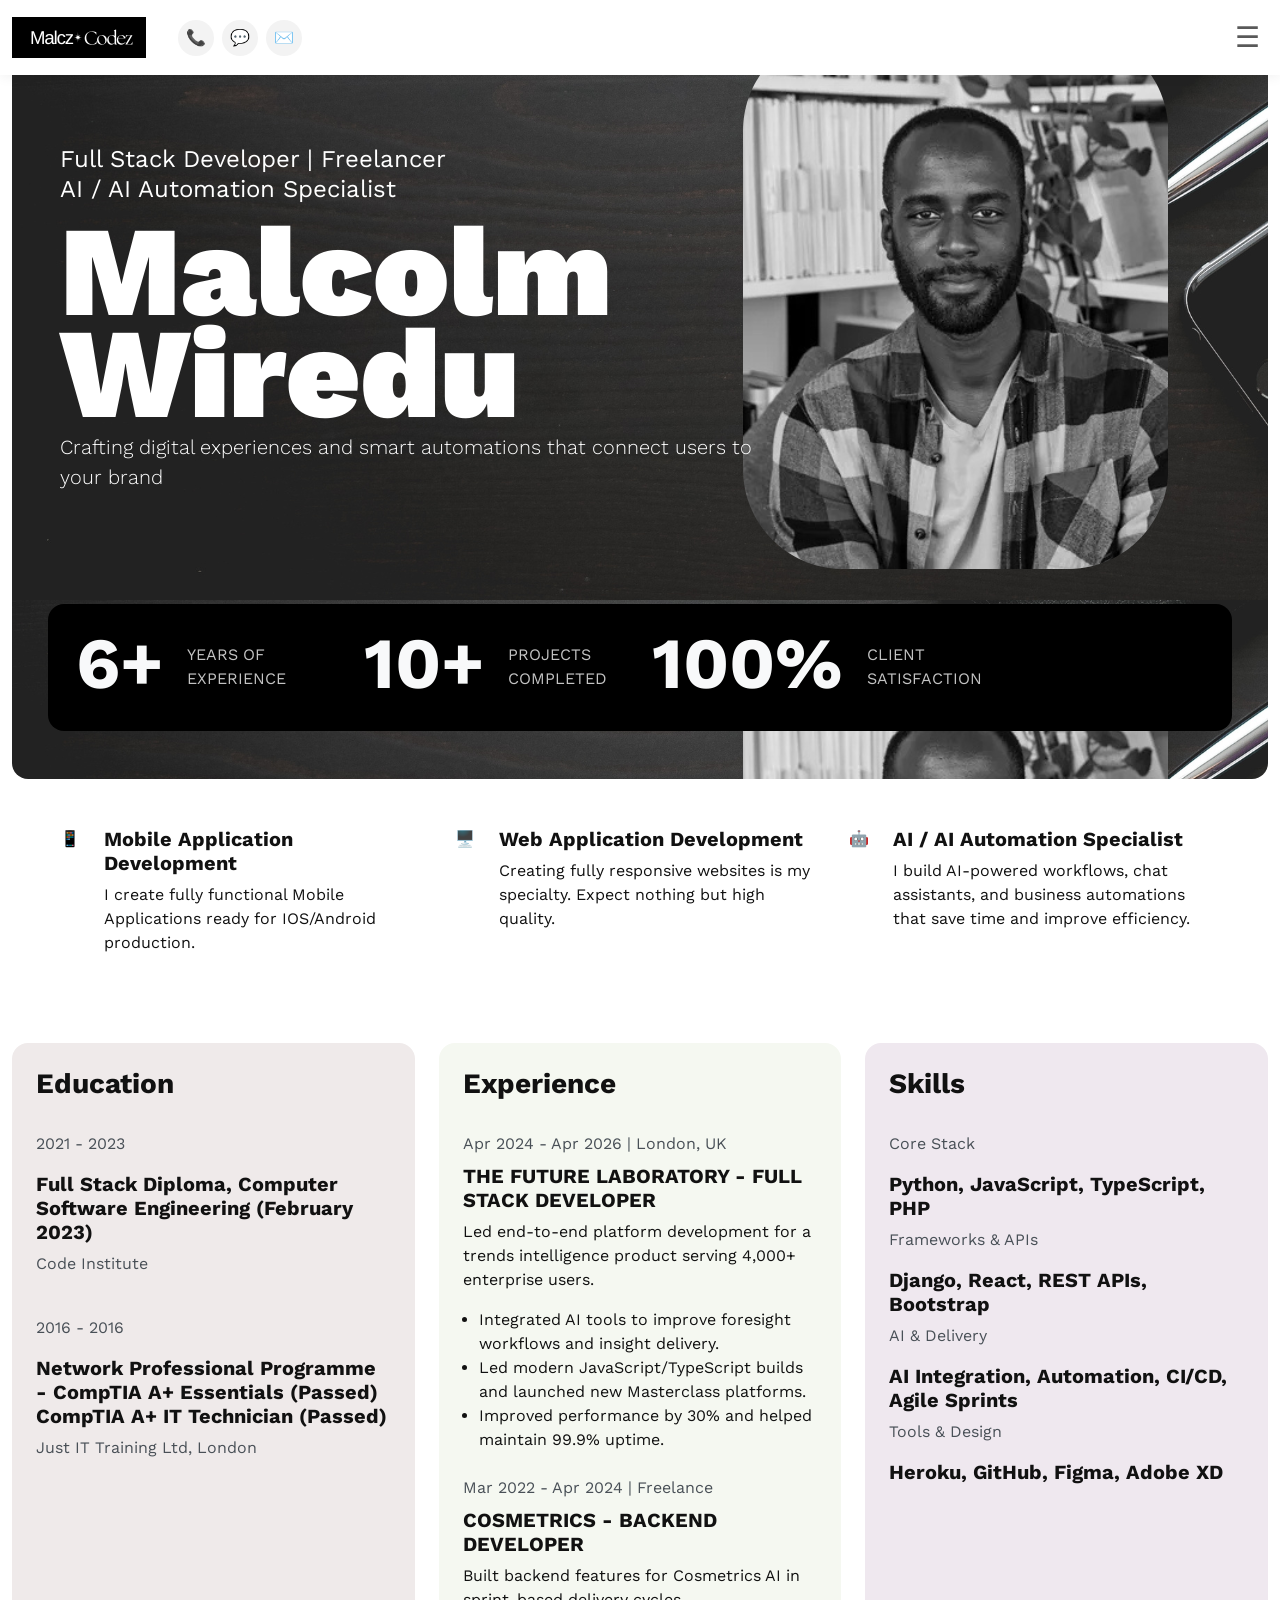
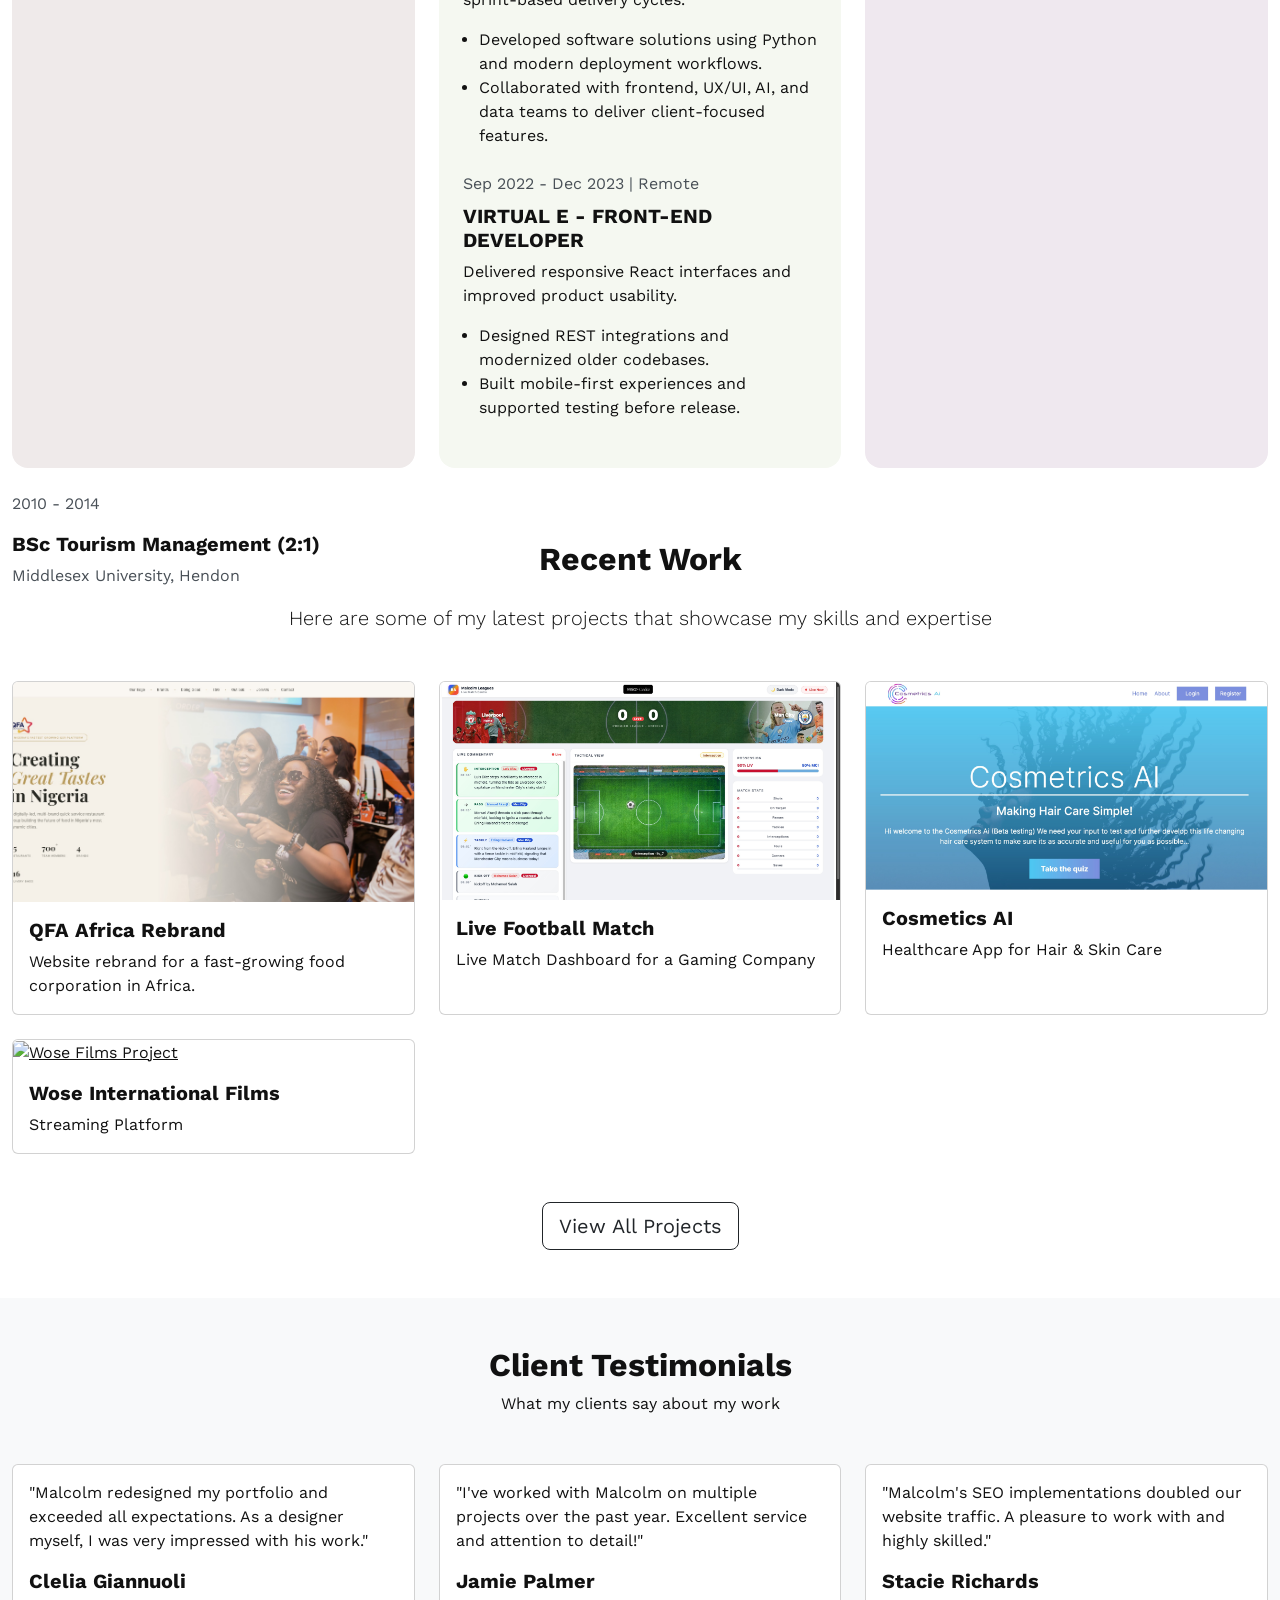
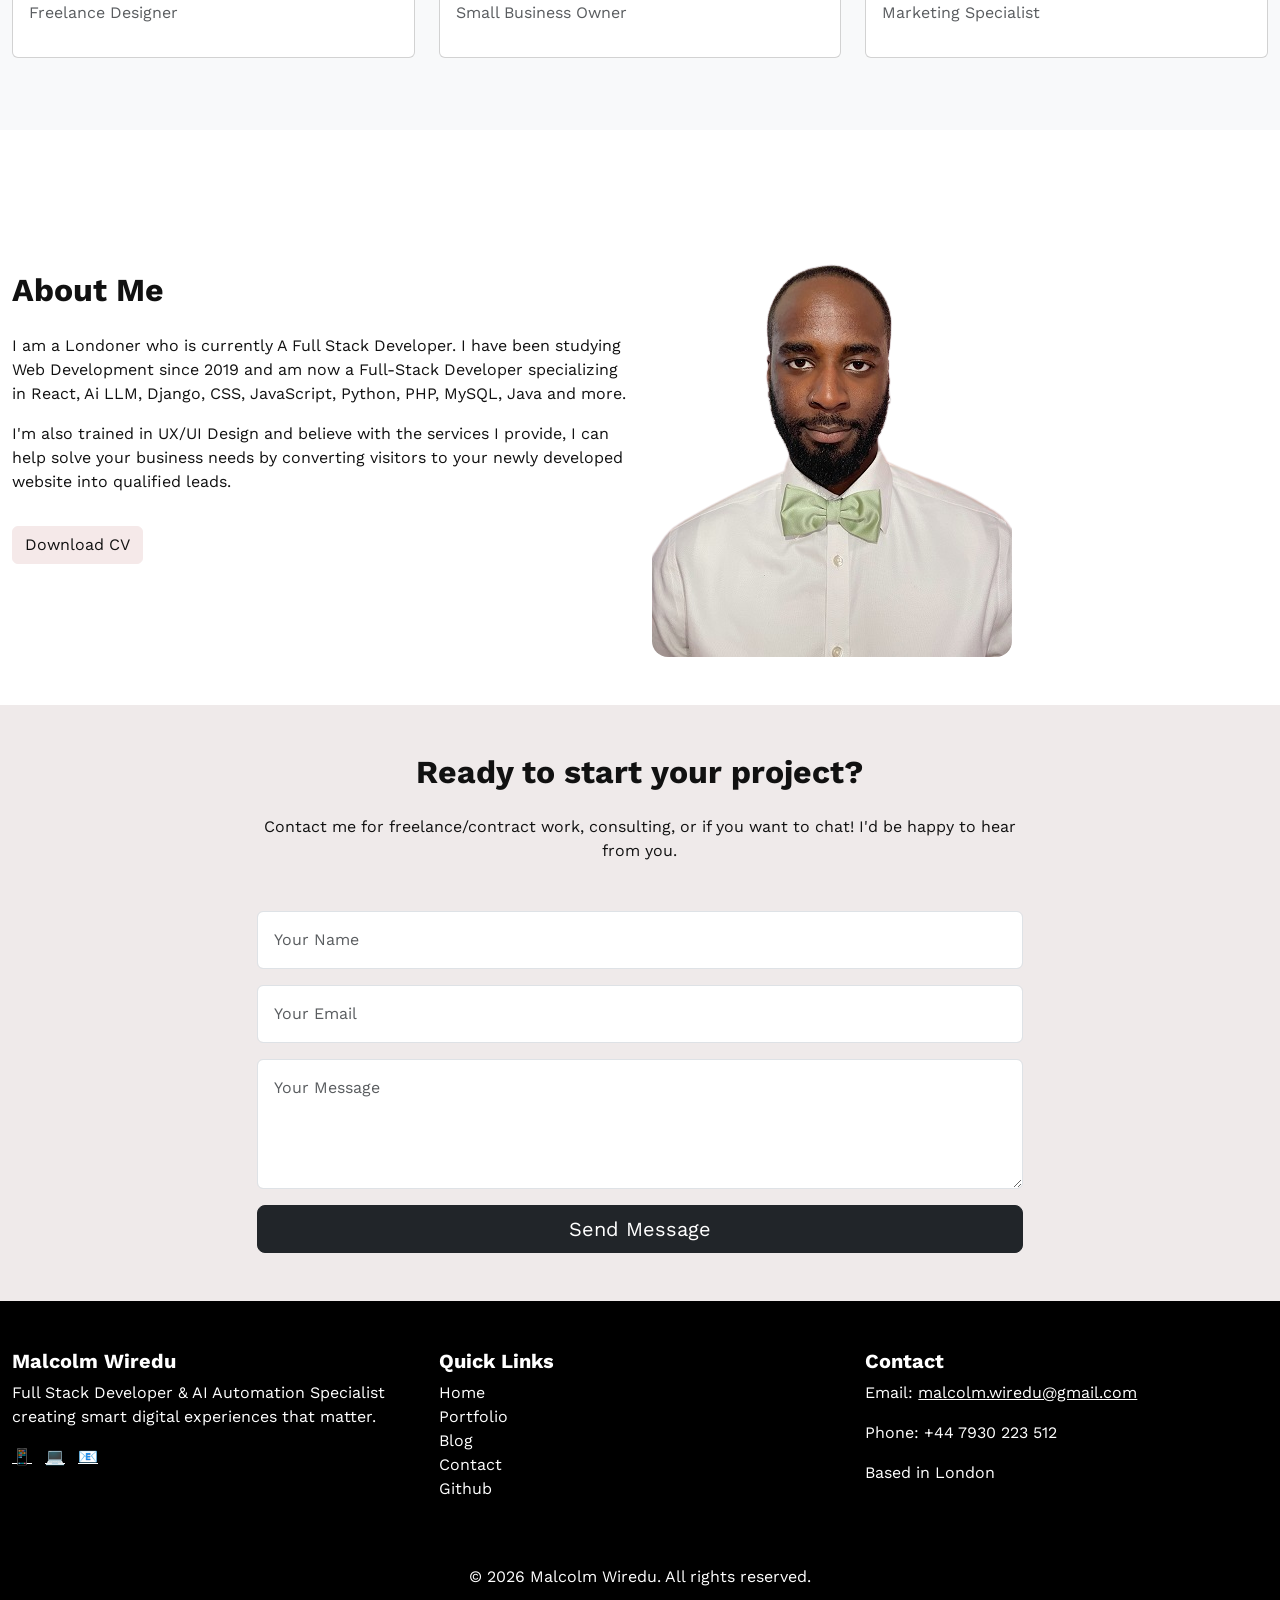
==== commit 450792ee: "Add QFA Africa portfolio project card" ====
--- a/index.html
+++ b/index.html
@@ -211,6 +211,18 @@
       <div class="row">
         <div class="col-md-4 mb-4">
           <div class="card h-100">
+            <a href="https://qfafrica.com/" target="_blank" rel="noopener noreferrer">
+              <img src="img/qfamain.jpg" class="card-img-top" alt="QFA Africa rebrand project preview" style="height: 220px; object-fit: cover;">
+            </a>
+            <div class="card-body">
+              <h5 class="card-title">QFA Africa Rebrand</h5>
+              <p class="card-text">Website rebrand for a fast-growing food corporation in Africa.</p>
+            </div>
+          </div>
+        </div>
+
+        <div class="col-md-4 mb-4">
+          <div class="card h-100">
             <a href="https://brain-dash-frontend.onrender.com/" target="_blank">
               <img src="img/livefeed.jpg" class="card-img-top" alt="Live Football Match project preview">
             </a>
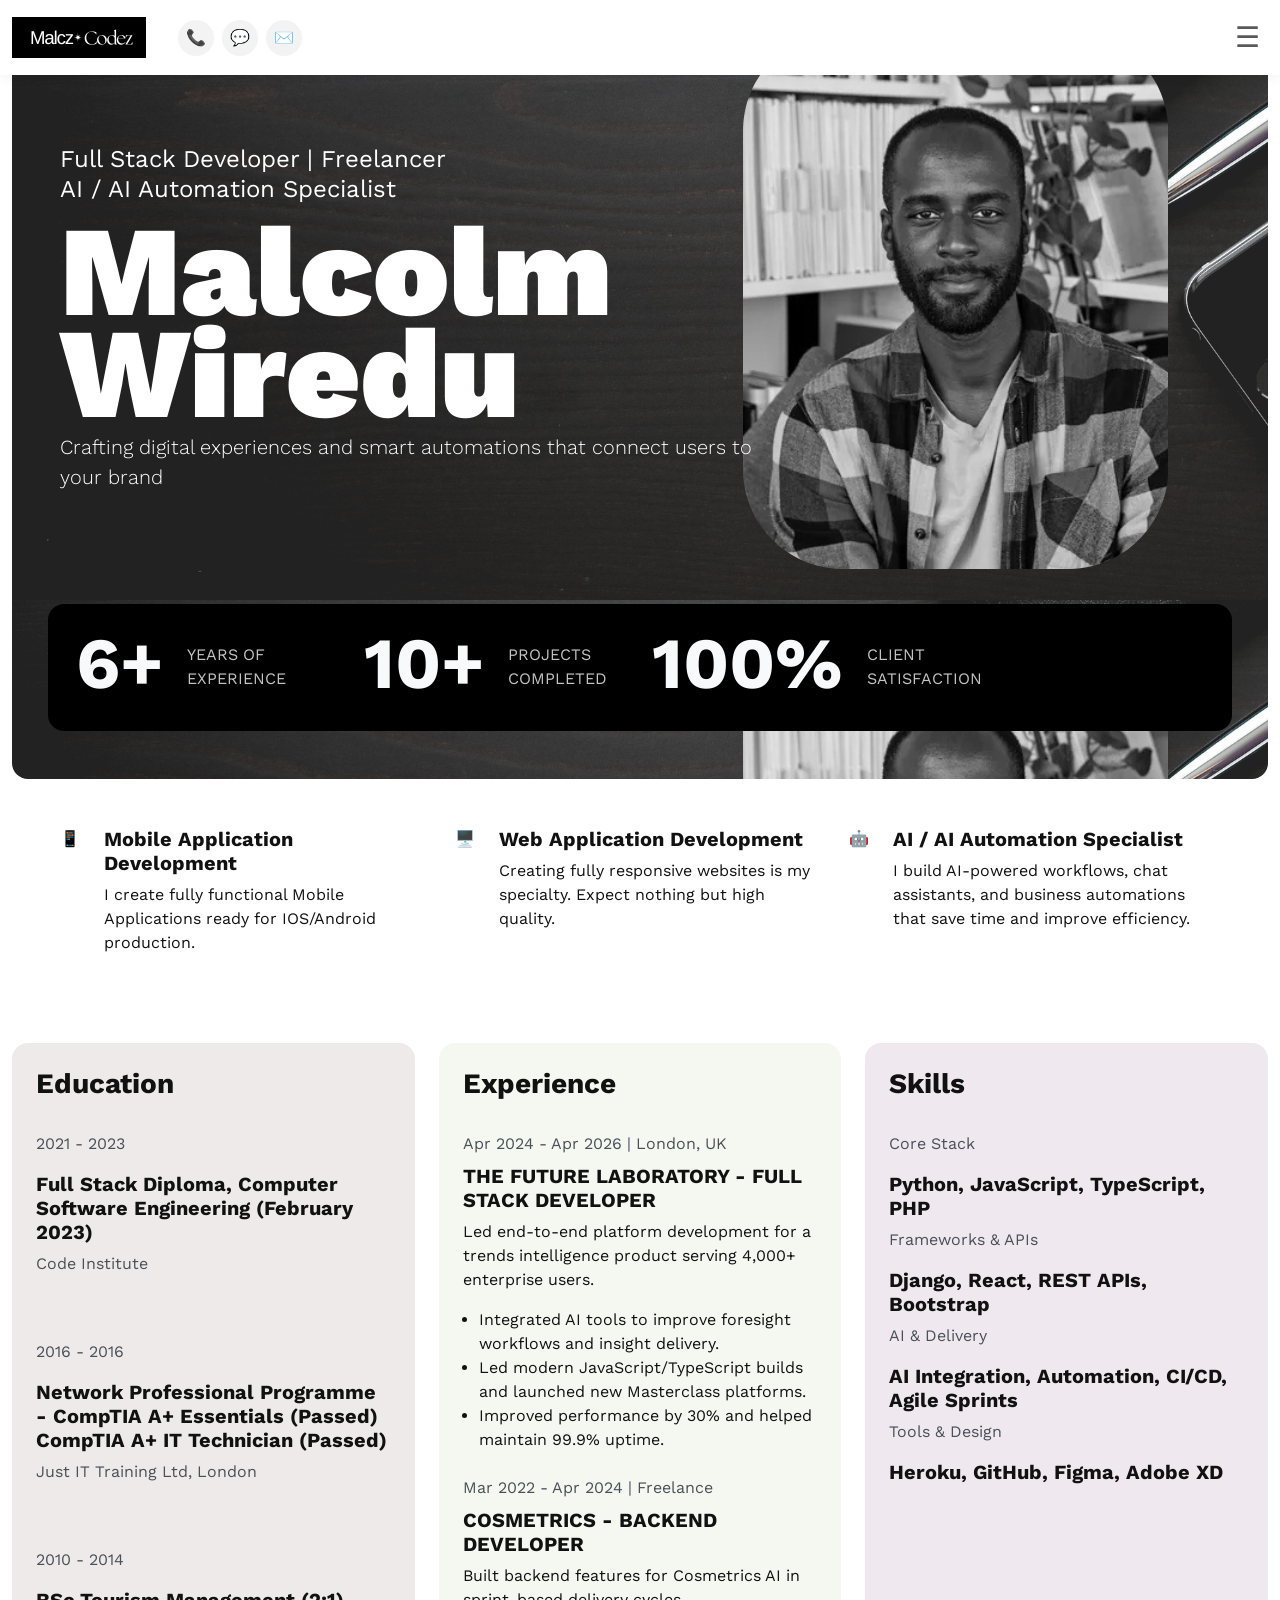
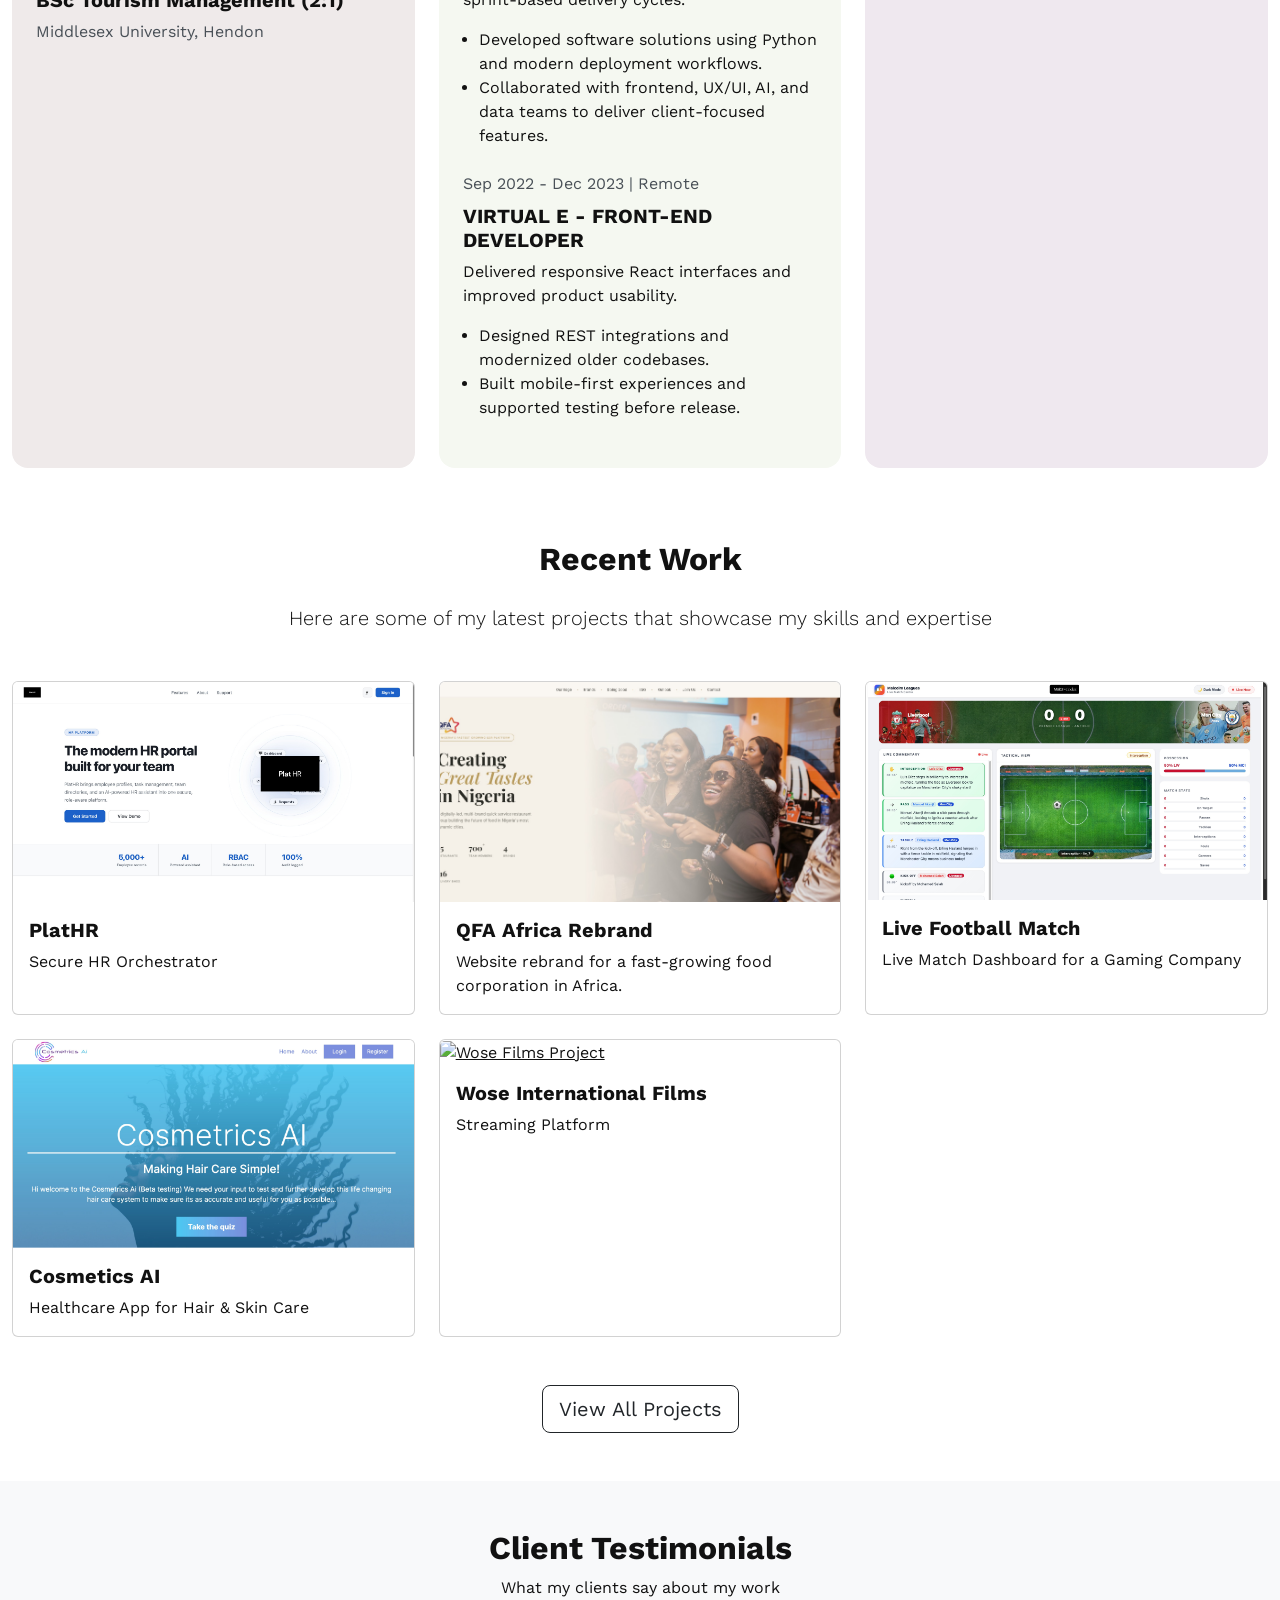
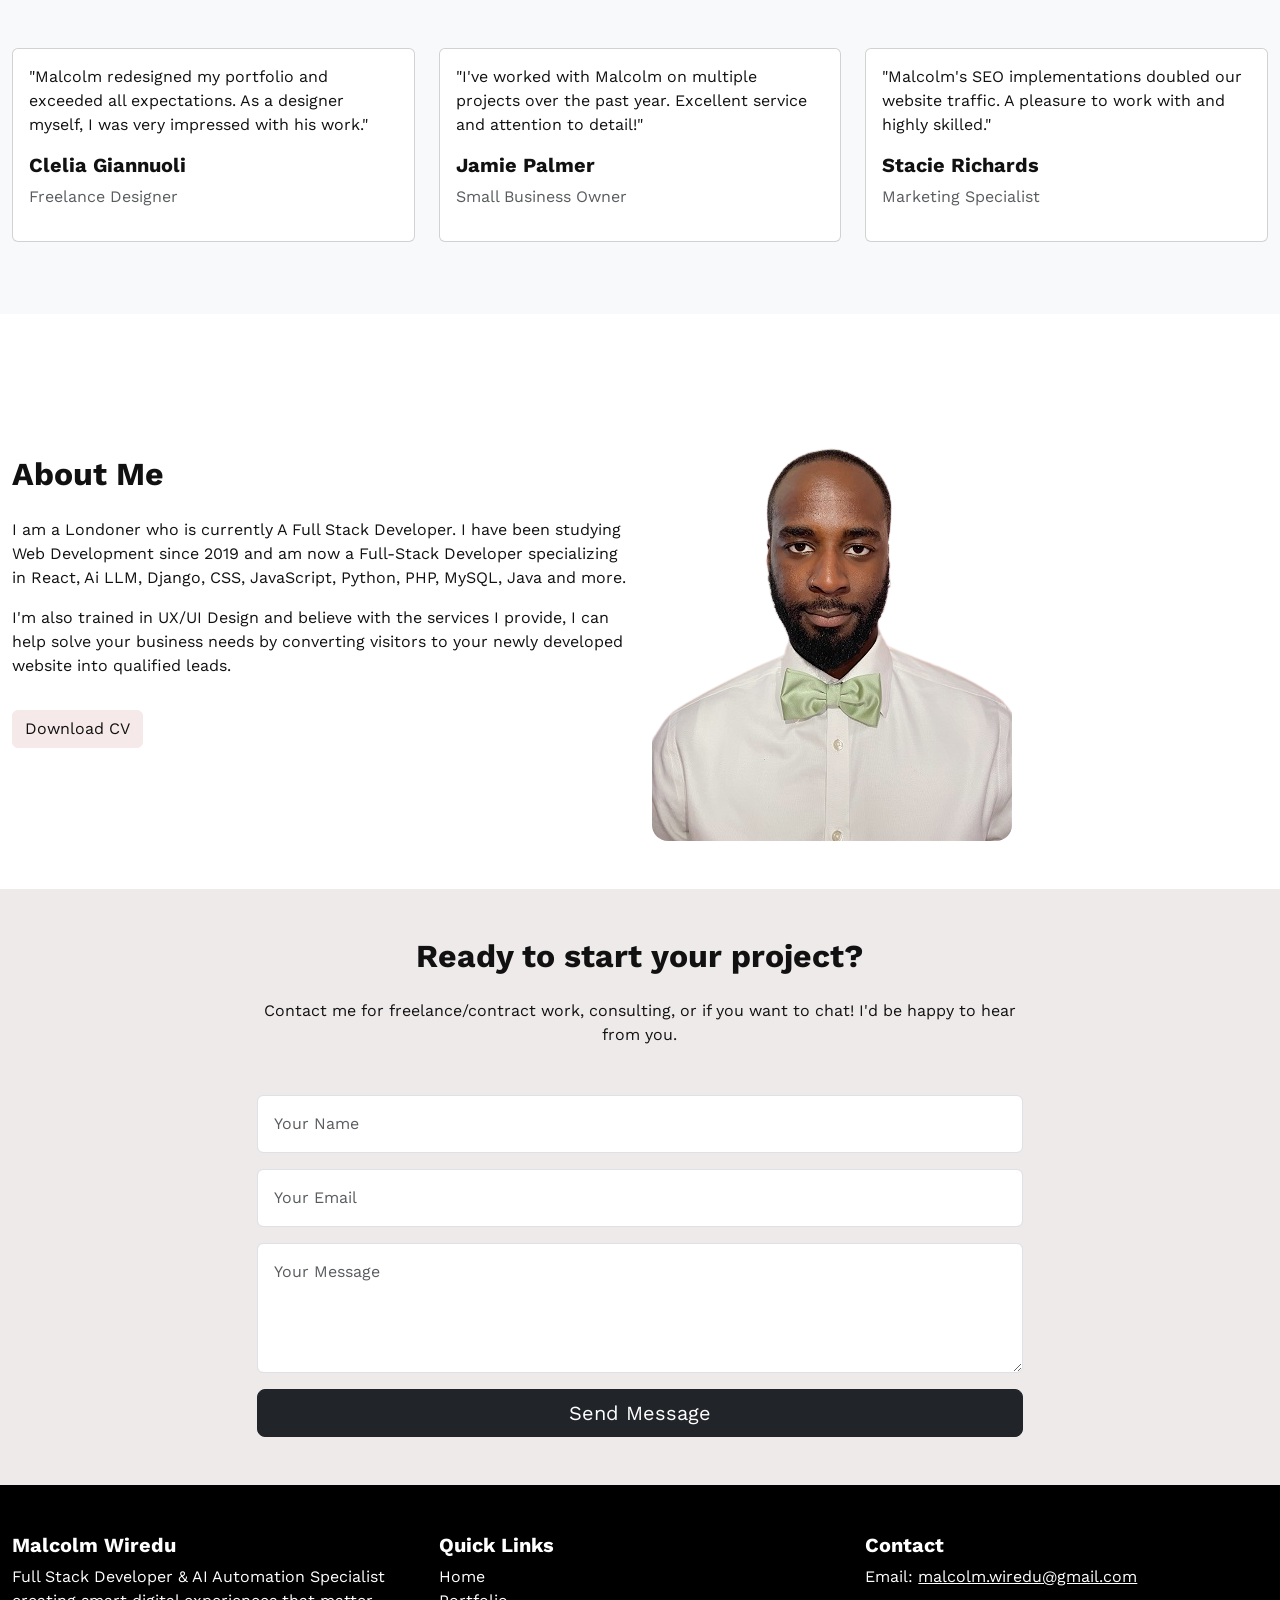
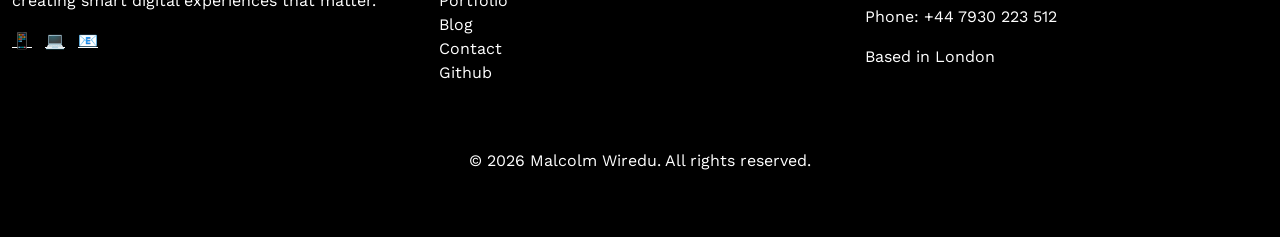
==== commit a33d2f52: "Updated new PlatHR card on main page" ====
--- a/index.html
+++ b/index.html
@@ -135,17 +135,18 @@
               <h5>Full Stack Diploma, Computer Software Engineering (February 2023)</h5>
               <p class="text-dark-emphasis">Code Institute</p>
             </div>
-            <p class="text-dark-emphasis">2016 - 2016</p>
-            <h5>Network Professional Programme - CompTIA A+ Essentials (Passed)
-CompTIA A+ IT Technician (Passed)
-</h5>
-            <p class="text-dark-emphasis">Just IT Training Ltd, London</p>
-          </div>
-          <div class="py-4">
+            <div class="py-4">
+              <p class="text-dark-emphasis">2016 - 2016</p>
+              <h5>Network Professional Programme - CompTIA A+ Essentials (Passed)
+CompTIA A+ IT Technician (Passed)</h5>
+              <p class="text-dark-emphasis">Just IT Training Ltd, London</p>
+            </div>
+            <div class="py-4">
               <p class="text-dark-emphasis">2010 - 2014</p>
               <h5>BSc Tourism Management (2:1)</h5>
               <p class="text-dark-emphasis">Middlesex University, Hendon</p>
             </div>
+          </div>
         </div>
 
         <div class="col-lg-4 mb-4">
@@ -211,6 +212,18 @@
       <div class="row">
         <div class="col-md-4 mb-4">
           <div class="card h-100">
+            <a href="https://plathr.onrender.com/" target="_blank" rel="noopener noreferrer">
+              <img src="img/PlatHR-Secure-HR-Orchestrator-06-10-2026_11_22_AM.jpg" class="card-img-top" alt="PlatHR Secure HR Orchestrator" style="height: 220px; object-fit: cover;">
+            </a>
+            <div class="card-body">
+              <h5 class="card-title">PlatHR</h5>
+              <p class="card-text">Secure HR Orchestrator</p>
+            </div>
+          </div>
+        </div>
+
+        <div class="col-md-4 mb-4">
+          <div class="card h-100">
             <a href="https://qfafrica.com/" target="_blank" rel="noopener noreferrer">
               <img src="img/qfamain.jpg" class="card-img-top" alt="QFA Africa rebrand project preview" style="height: 220px; object-fit: cover;">
             </a>
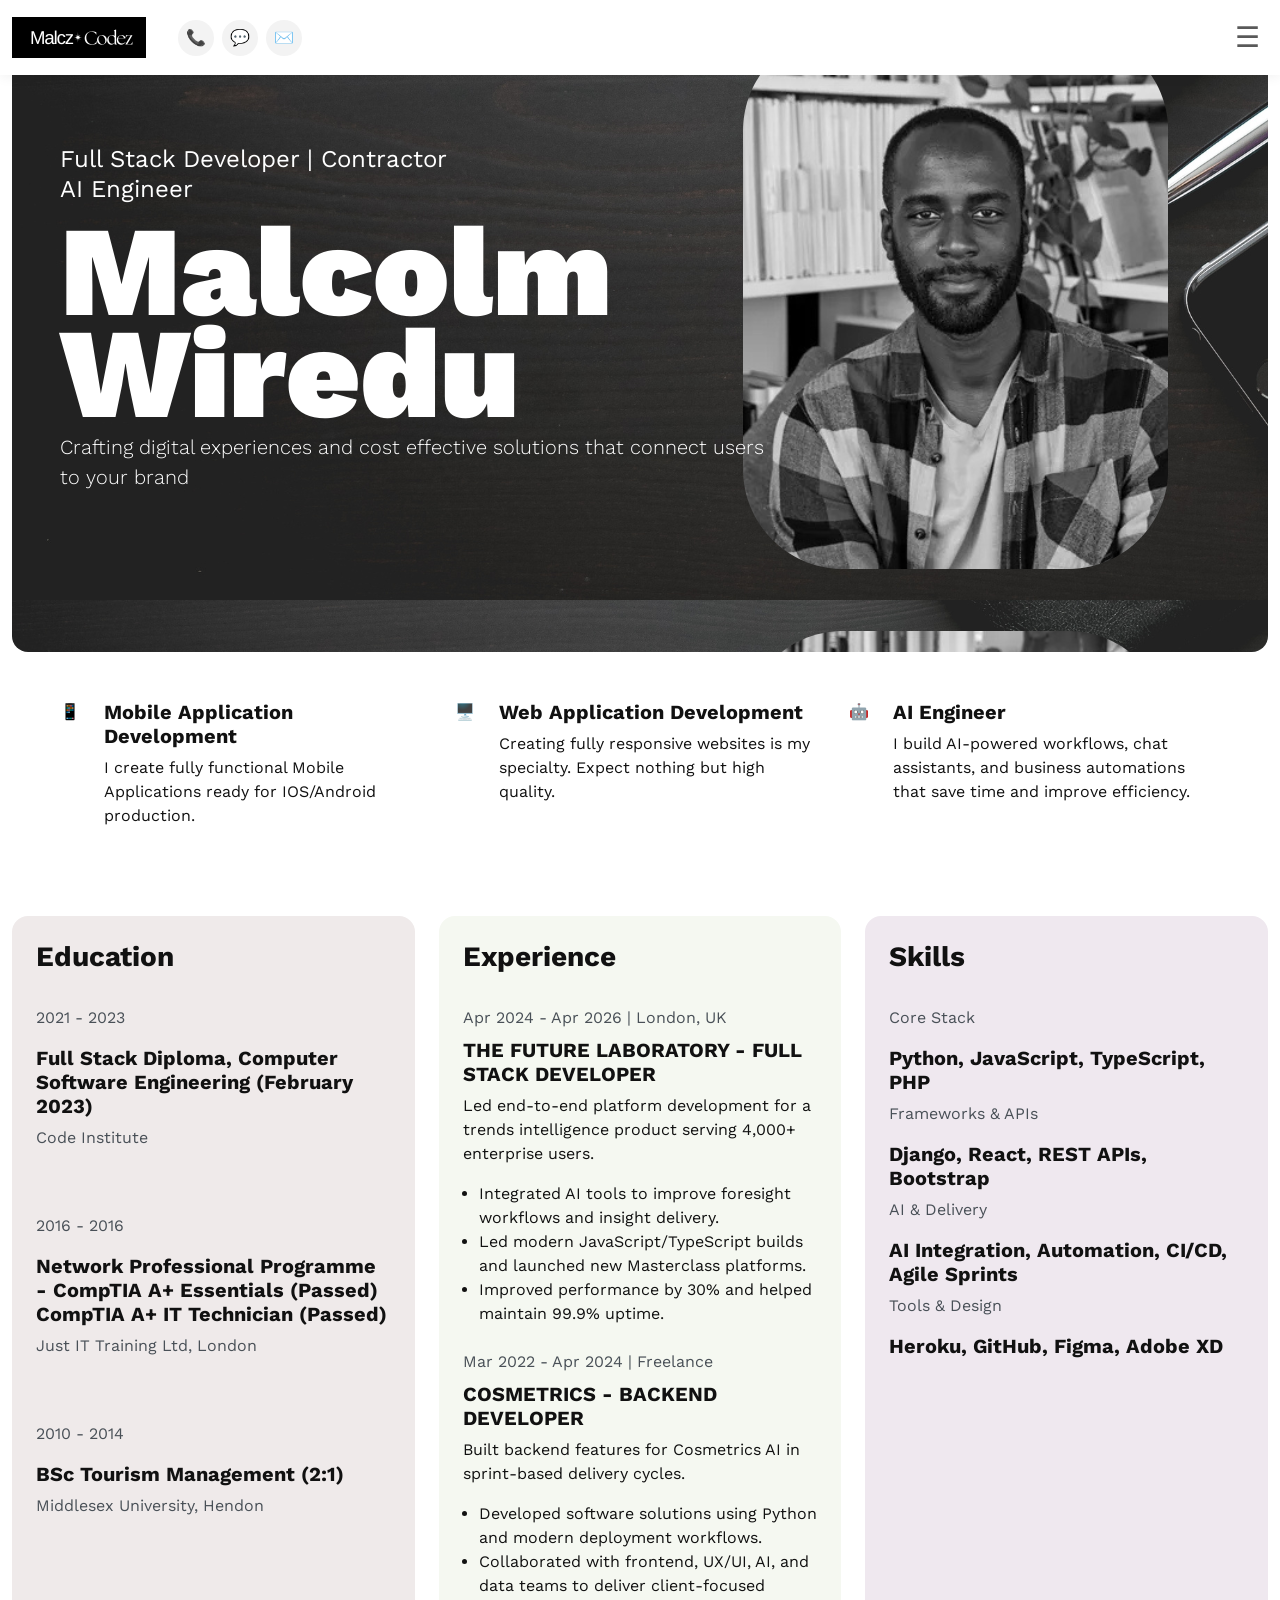
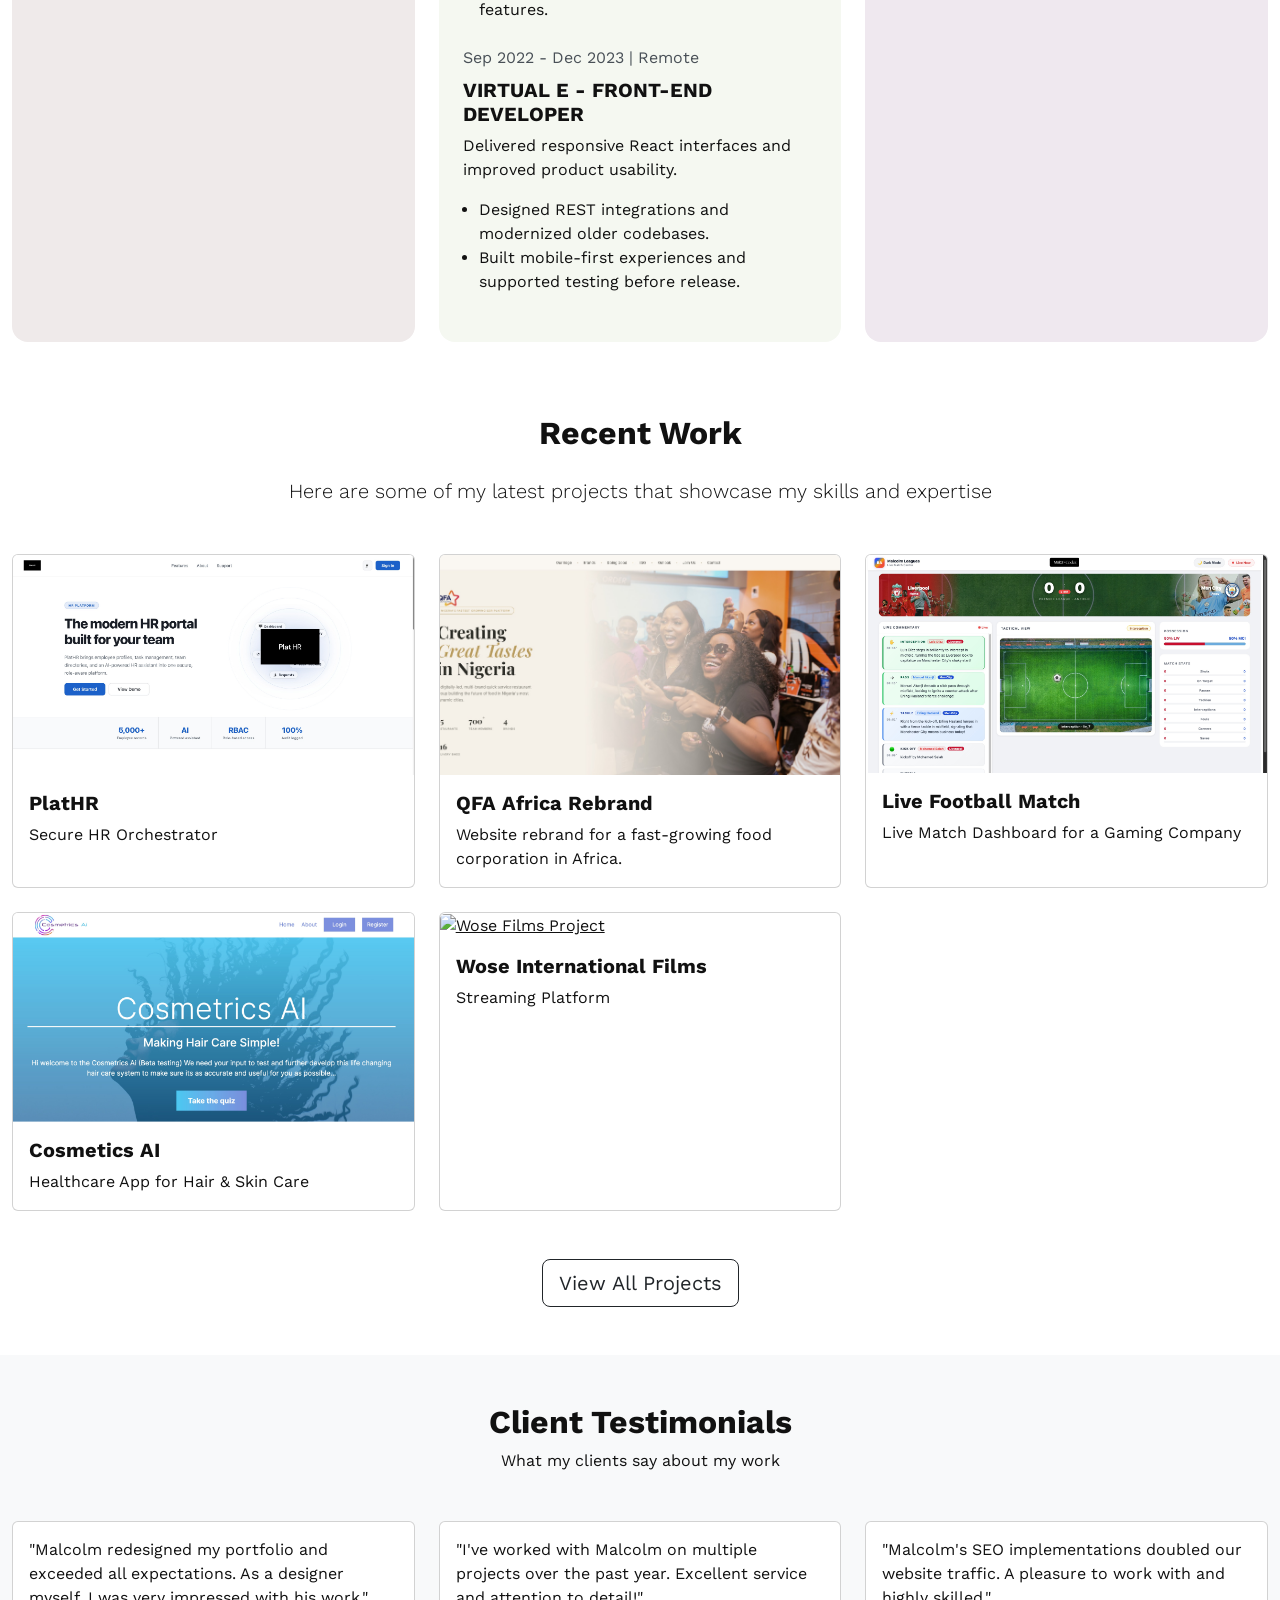
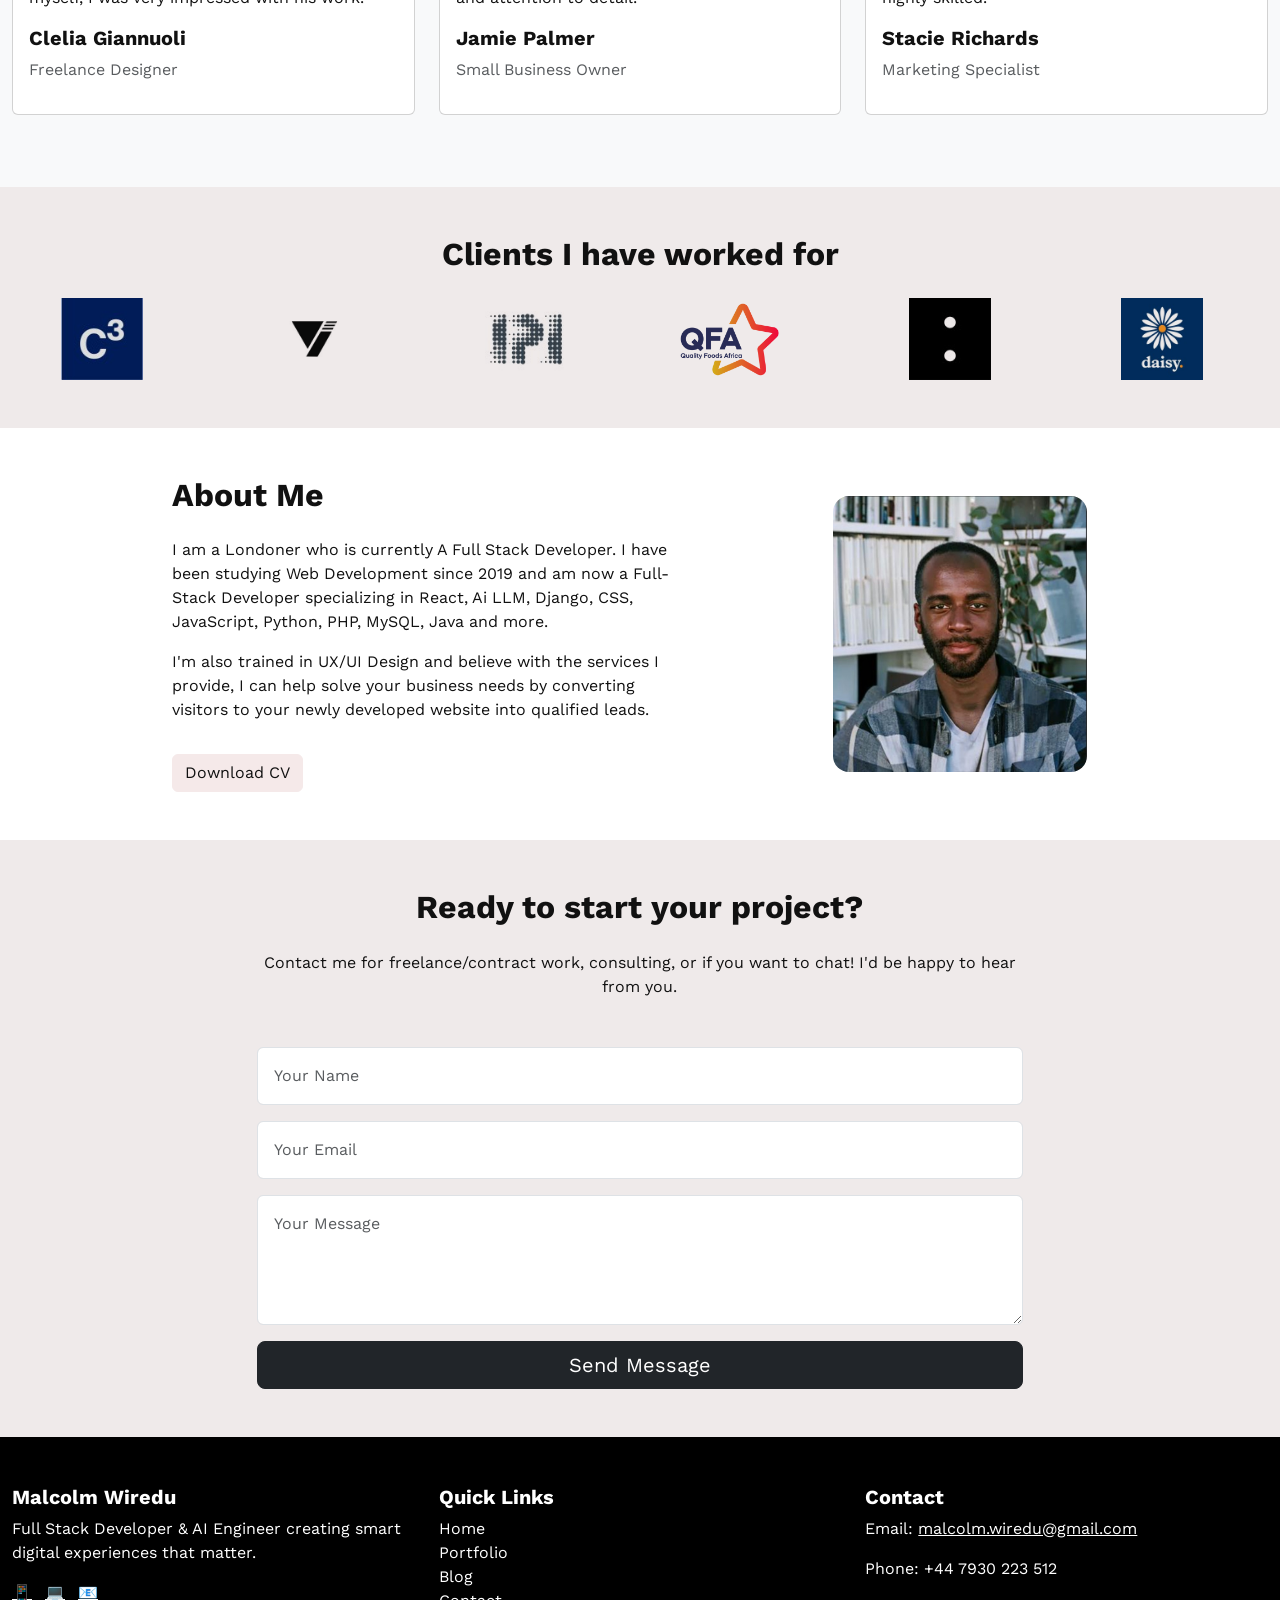
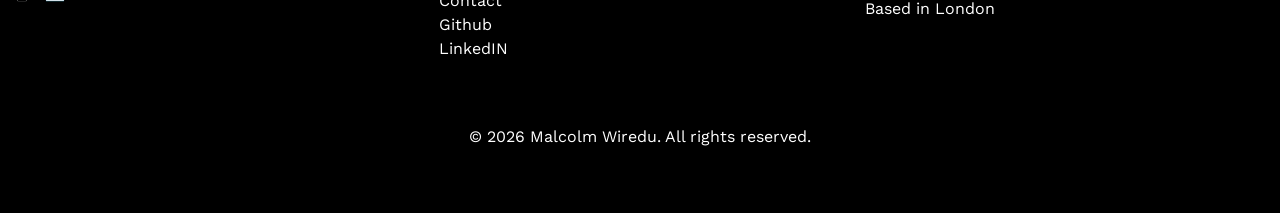
==== commit 985f7241: "Add client logo carousel" ====
--- a/index.html
+++ b/index.html
@@ -62,29 +62,9 @@
     <div class="container">
       <div class="banner rounded-4 p-5" style="background-image: url(img/bannermalc.png);">
         <div class="text-content text-white py-5 my-5">
-          <p class="fs-4 hero-kicker">Full Stack Developer | Freelancer<br class="hero-kicker-break">AI / AI Automation Specialist</p>
+          <p class="fs-4 hero-kicker">Full Stack Developer | Contractor<br class="hero-kicker-break">AI Engineer</p>
           <h1 class="display-1">Malcolm <br> Wiredu</h1>
-          <p class="lead">Crafting digital experiences and smart automations that connect users to your brand</p>
-        </div>
-        <div class="row text-uppercase bg-black rounded-4 p-3 mt-5">
-          <div class="col-md-3">
-            <div class="d-flex align-items-center gap-4">
-              <h2 class="display-2 text-light">6+</h2>
-              <p class="text-light-emphasis m-0">Years of experience</p>
-            </div>
-          </div>
-          <div class="col-md-3">
-            <div class="d-flex align-items-center gap-4">
-              <h2 class="display-2 text-light">10+</h2>
-              <p class="text-light-emphasis m-0">Projects completed</p>
-            </div>
-          </div>
-          <div class="col-md-3">
-            <div class="d-flex align-items-center gap-4">
-              <h2 class="display-2 text-light">100%</h2>
-              <p class="text-light-emphasis m-0">Client satisfaction</p>
-            </div>
-          </div>
+          <p class="lead">Crafting digital experiences and cost effective solutions that connect users to your brand</p>
         </div>
       </div>
     </div>
@@ -115,7 +95,7 @@
           <div class="d-flex gap-4 align-items-start">
             <div class="icon">🤖</div>
             <div>
-              <h5>AI / AI Automation Specialist</h5>
+              <h5>AI Engineer</h5>
               <p>I build AI-powered workflows, chat assistants, and business automations that save time and improve efficiency.</p>
             </div>
           </div>
@@ -318,17 +298,52 @@
     </div>
   </section>
 
+  <section class="client-logos py-5 bg-yellow" aria-labelledby="client-logos-title">
+    <div class="container">
+      <div class="text-center mb-4">
+        <h2 id="client-logos-title">Clients I have worked for</h2>
+      </div>
+
+      <div class="client-logo-window">
+        <div class="client-logo-track">
+          <div class="client-logo-set">
+            <div class="client-logo-item"><img src="img/channel_3_consulting_logo.jpeg" class="client-logo" alt="C3 Consulting logo"></div>
+            <div class="client-logo-item"><img src="img/virtuale_sem_logo.jpeg" class="client-logo" alt="Virtual E logo"></div>
+            <div class="client-logo-item"><img src="img/ip_integration_logo.jpeg" class="client-logo" alt="IP Integration logo"></div>
+            <div class="client-logo-item"><img src="img/QFA-Logo-and-patterns_Logo-Color-1-1.png" class="client-logo" alt="QFA Africa logo"></div>
+            <div class="client-logo-item"><img src="img/1631357828188.jpeg" class="client-logo" alt="IP1 logo"></div>
+            <div class="client-logo-item"><img src="img/daisygrp.jpeg" class="client-logo" alt="Daisy Group logo"></div>
+            <div class="client-logo-item"><img src="img/cosmetricslgo.png" class="client-logo" alt="Cosmetrics logo"></div>
+            <div class="client-logo-item"><img src="img/alternativenetworks.jpeg" class="client-logo" alt="Alternative Networks logo"></div>
+            <div class="client-logo-item"><img src="img/sysgroup_plc_logo.jpeg" class="client-logo" alt="SysGroup logo"></div>
+          </div>
+          <div class="client-logo-set" aria-hidden="true">
+            <div class="client-logo-item"><img src="img/channel_3_consulting_logo.jpeg" class="client-logo" alt=""></div>
+            <div class="client-logo-item"><img src="img/virtuale_sem_logo.jpeg" class="client-logo" alt=""></div>
+            <div class="client-logo-item"><img src="img/ip_integration_logo.jpeg" class="client-logo" alt=""></div>
+            <div class="client-logo-item"><img src="img/QFA-Logo-and-patterns_Logo-Color-1-1.png" class="client-logo" alt=""></div>
+            <div class="client-logo-item"><img src="img/1631357828188.jpeg" class="client-logo" alt=""></div>
+            <div class="client-logo-item"><img src="img/daisygrp.jpeg" class="client-logo" alt=""></div>
+            <div class="client-logo-item"><img src="img/cosmetricslgo.png" class="client-logo" alt=""></div>
+            <div class="client-logo-item"><img src="img/alternativenetworks.jpeg" class="client-logo" alt=""></div>
+            <div class="client-logo-item"><img src="img/sysgroup_plc_logo.jpeg" class="client-logo" alt=""></div>
+          </div>
+        </div>
+      </div>
+    </div>
+  </section>
+
   <section class="py-5">
     <div class="container">
-      <div class="row align-items-center">
-        <div class="col-lg-6">
+      <div class="row align-items-center justify-content-center">
+        <div class="col-lg-5 offset-lg-1">
           <h2 class="mb-4">About Me</h2>
           <p>I am a Londoner who is currently A Full Stack Developer. I have been studying Web Development since 2019 and am now a Full-Stack Developer specializing in React, Ai LLM, Django, CSS, JavaScript, Python, PHP, MySQL, Java and more.</p>
           <p>I'm also trained in UX/UI Design and believe with the services I provide, I can help solve your business needs by converting visitors to your newly developed website into qualified leads.</p>
-          <a href="https://drive.google.com/file/d/1Nq8GraiJcG5ENlcQeqefviY2iH36LytK/view?usp=sharing" class="btn btn-primary mt-3">Download CV</a>
-        </div>
-        <div class="col-lg-6">
-          <img src="img/malcslinked.png" class="img-fluid rounded-4" alt="Malcolm Wiredu">
+          <a href="https://drive.google.com/file/d/1GWwMR-edGshRoxdD10QtOCDiIZPFBQN7/view?usp=sharing" class="btn btn-primary mt-3">Download CV</a>
+        </div>
+        <div class="col-lg-5">
+          <img src="img/palleteswp.jpg" class="img-fluid w-50 rounded-4 d-block mx-auto" alt="Malcolm Wiredu">
         </div>
       </div>
     </div>
@@ -363,7 +378,7 @@
       <div class="row">
         <div class="col-md-4 mb-4">
           <h5>Malcolm Wiredu</h5>
-          <p>Full Stack Developer & AI Automation Specialist creating smart digital experiences that matter.</p>
+          <p>Full Stack Developer & AI Engineer creating smart digital experiences that matter.</p>
           <div class="social-links">
             <a href="#phone-link" class="text-white me-2">📱</a>
             <a href="https://dev.to/mikacodez" class="text-white me-2" target="_blank" rel="noopener noreferrer">💻</a>
@@ -378,6 +393,7 @@
             <li><a href="https://dev.to/mikacodez" class="text-white text-decoration-none">Blog</a></li>
             <li><a href="#Contact" class="text-white text-decoration-none">Contact</a></li>
             <li><a href="https://github.com/MikaCodez" class="text-white text-decoration-none" target="_blank" rel="noopener noreferrer">Github</a></li>
+            <li><a href="https://www.linkedin.com/in/malcolm-wiredu-9329a197/" class="text-white text-decoration-none" target="_blank" rel="noopener noreferrer">LinkedIN</a></li>
           </ul>
         </div>
         <div class="col-md-4 mb-4" id="contact-details">
--- a/css/style.css
+++ b/css/style.css
@@ -402,6 +402,70 @@
     color: var(--bs-red);
 }
 
+.client-logos {
+    overflow: hidden;
+}
+
+.client-logo-window {
+    overflow: hidden;
+    width: 100%;
+}
+
+.client-logo-track {
+    display: flex;
+    width: max-content;
+    animation: client-logo-scroll 42s linear infinite;
+}
+
+.client-logo-set {
+    display: flex;
+    align-items: center;
+    gap: 2rem;
+    flex-shrink: 0;
+}
+
+.client-logo-item {
+    display: flex;
+    align-items: center;
+    justify-content: center;
+    width: 180px;
+    flex-shrink: 0;
+}
+
+.client-logo {
+    width: 100%;
+    height: 82px;
+    object-fit: contain;
+    mix-blend-mode: multiply;
+}
+
+@keyframes client-logo-scroll {
+    from {
+        transform: translateX(0);
+    }
+    to {
+        transform: translateX(-50%);
+    }
+}
+
+@media (max-width: 767.98px) {
+    .client-logo-track {
+        animation-duration: 34s;
+    }
+
+    .client-logo-set {
+        gap: 1rem;
+    }
+
+    .client-logo-item {
+        width: 130px;
+    }
+
+    .client-logo {
+        height: 94px;
+    }
+}
+
 
 
 /* 3.5 FAQs
